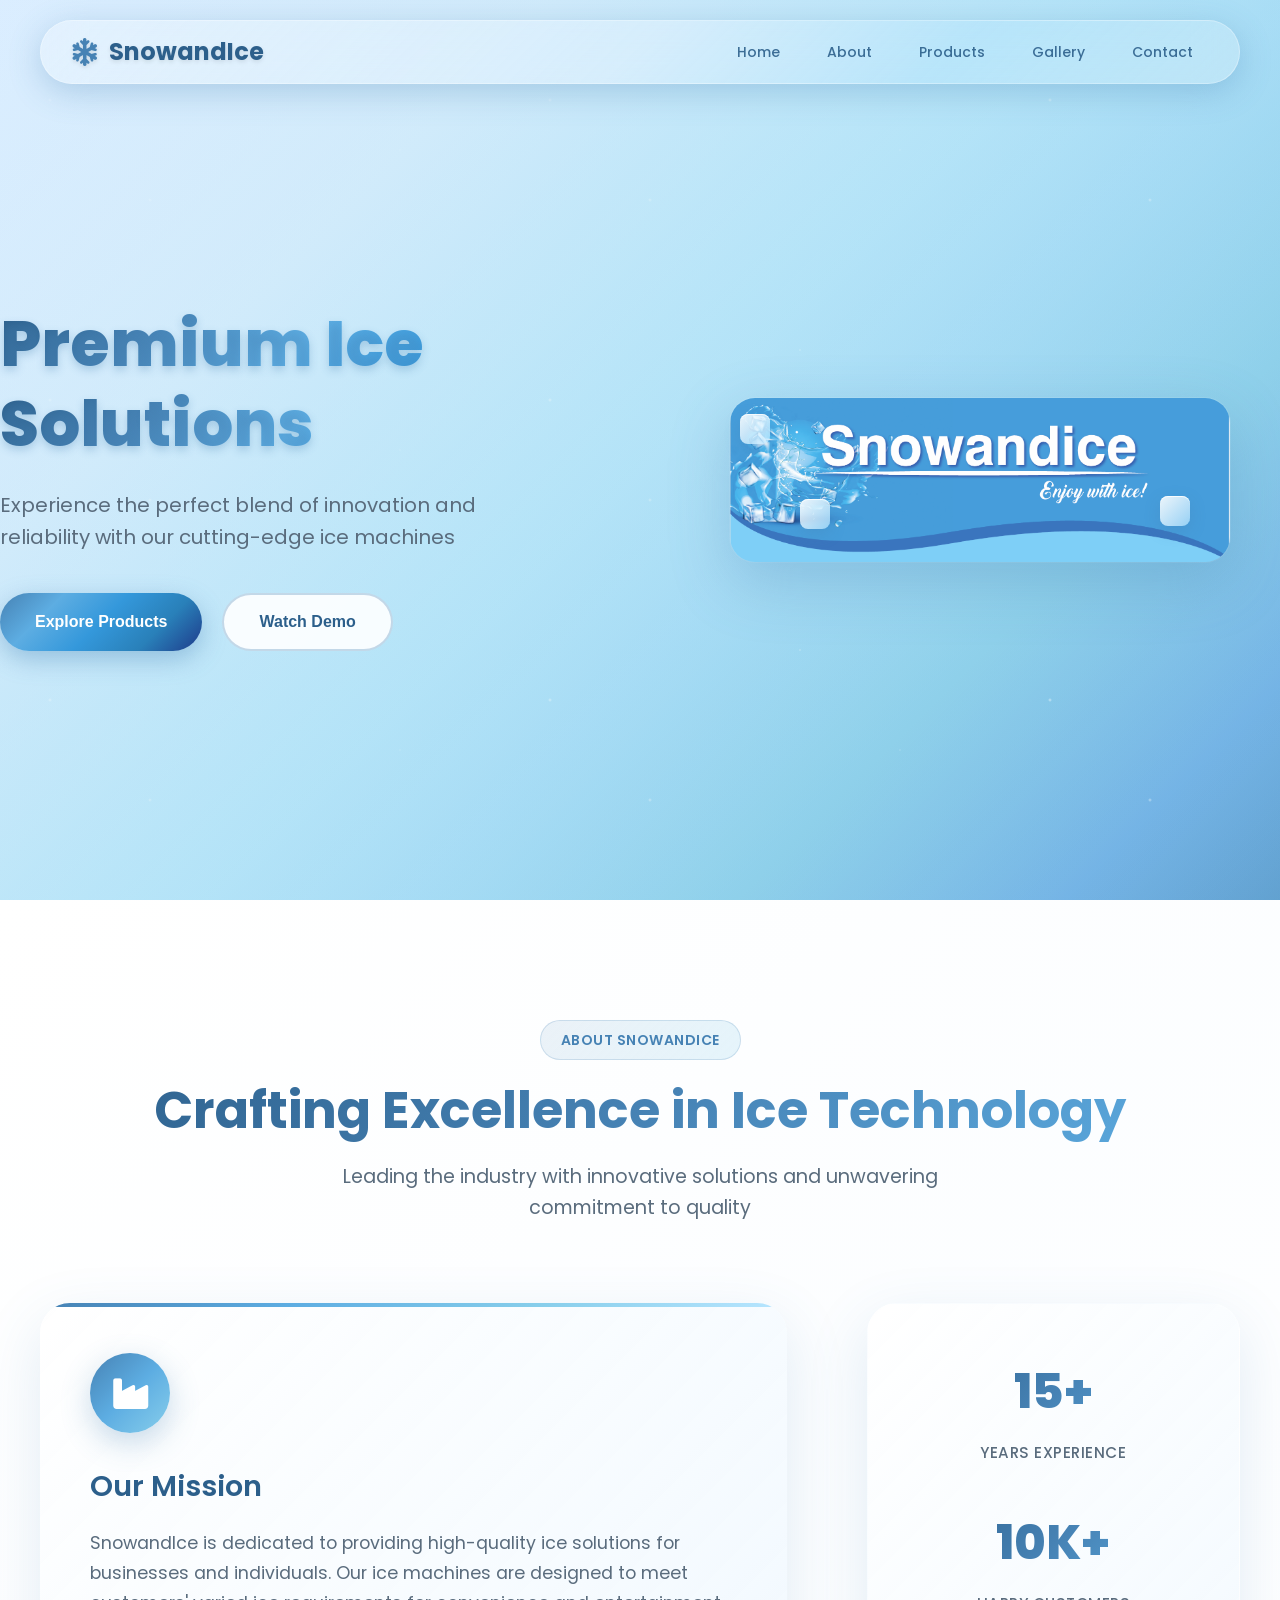
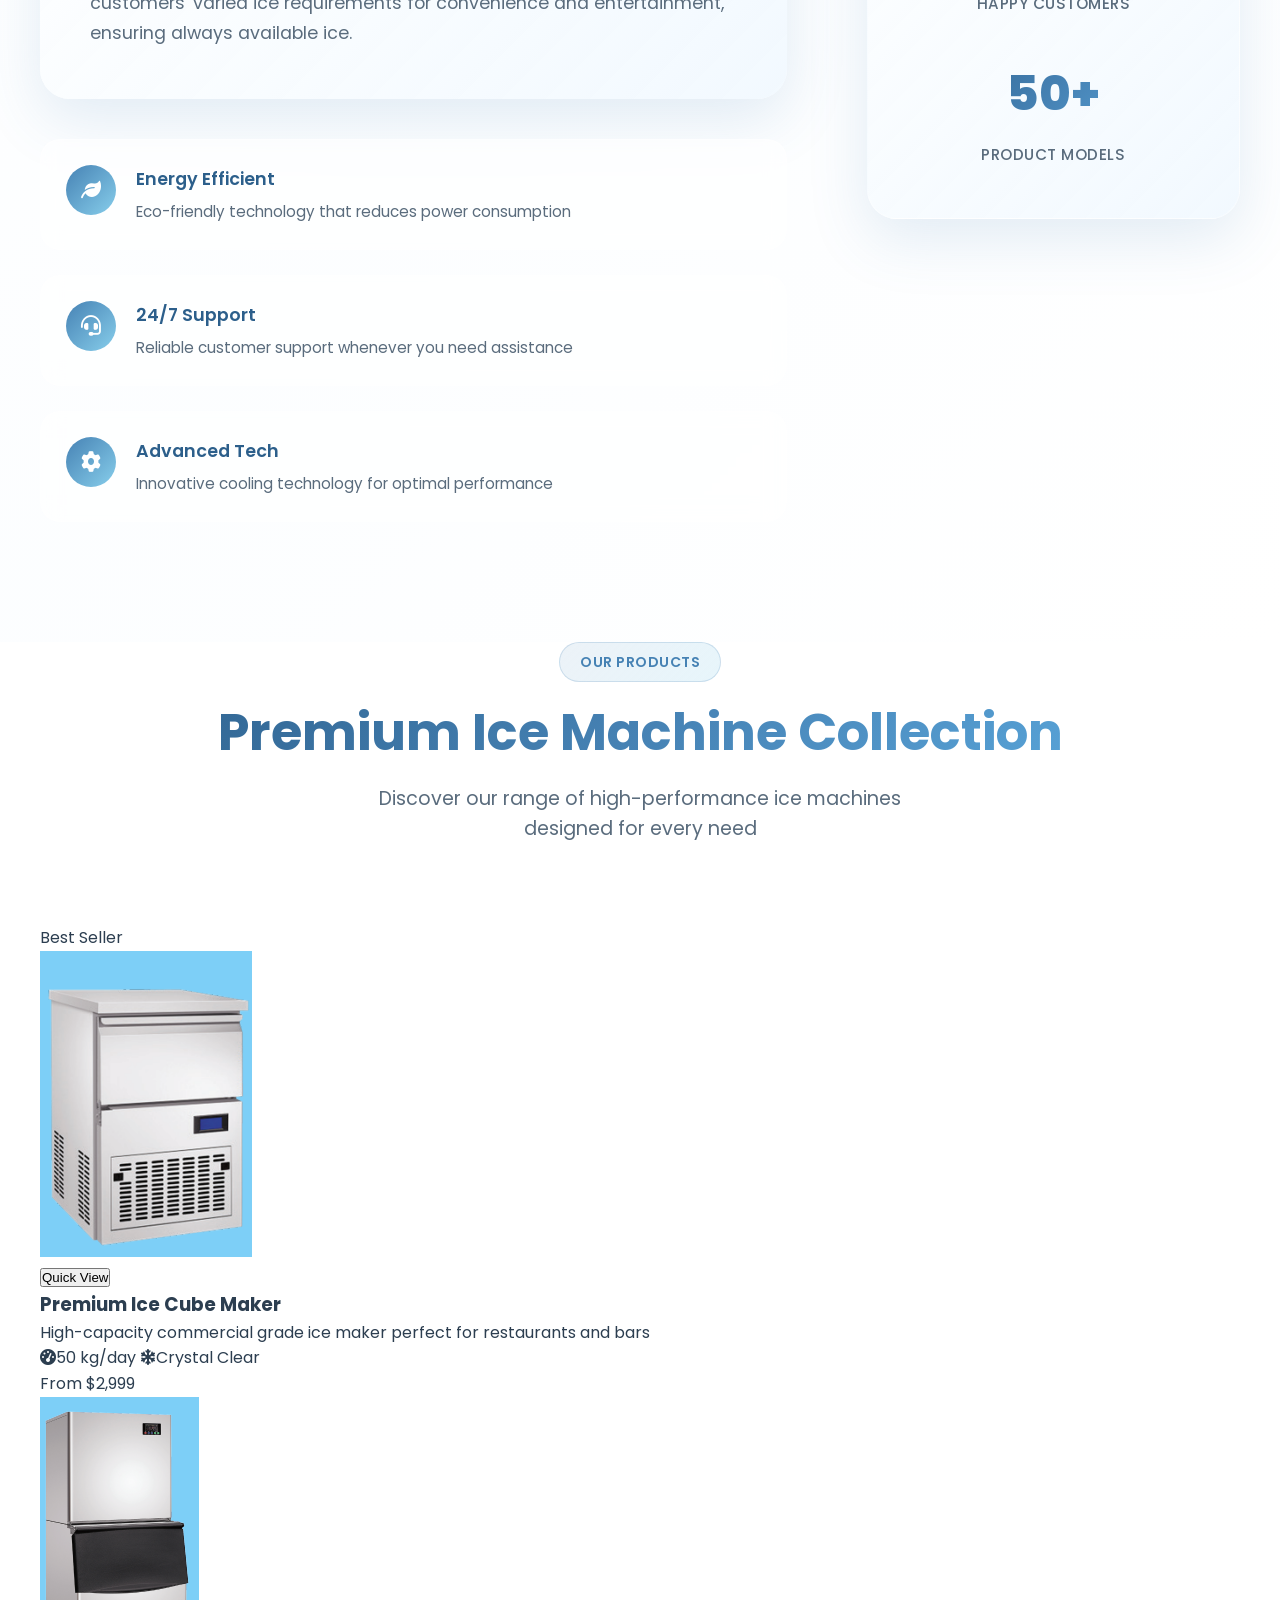
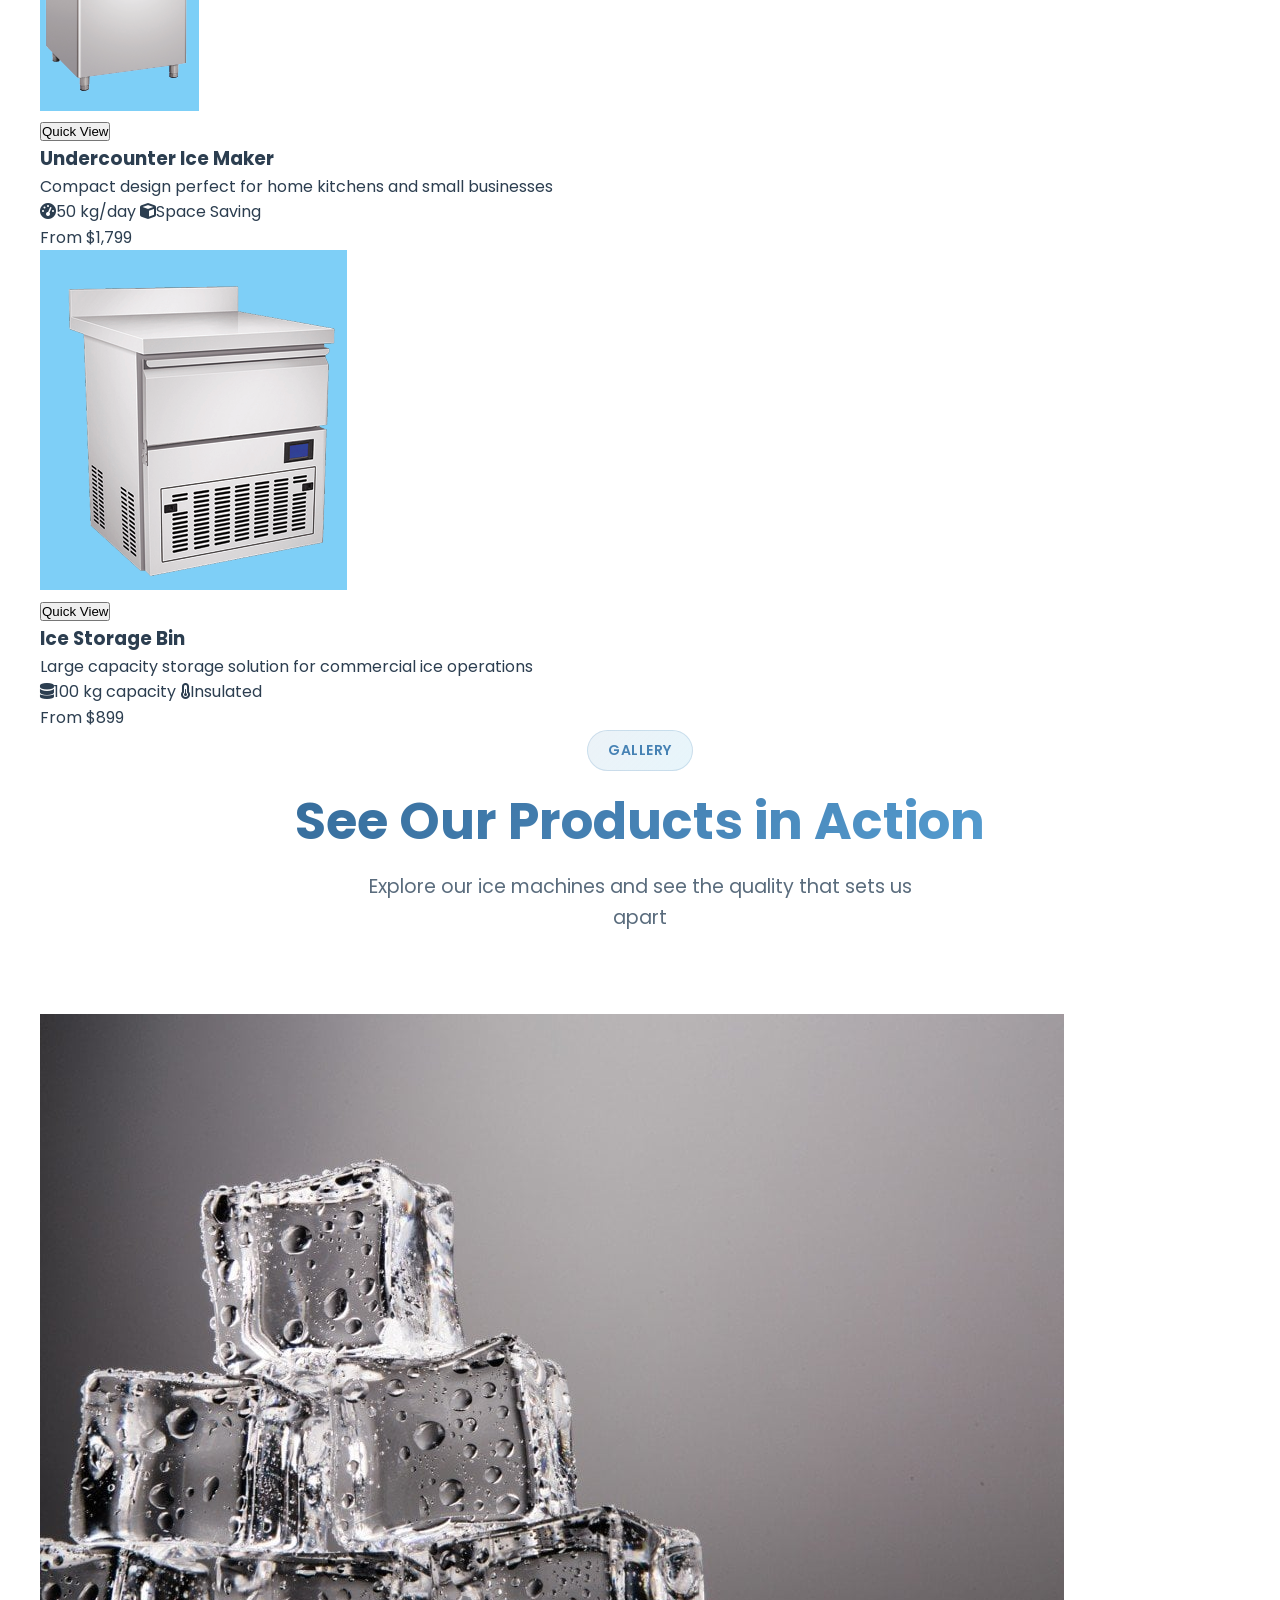
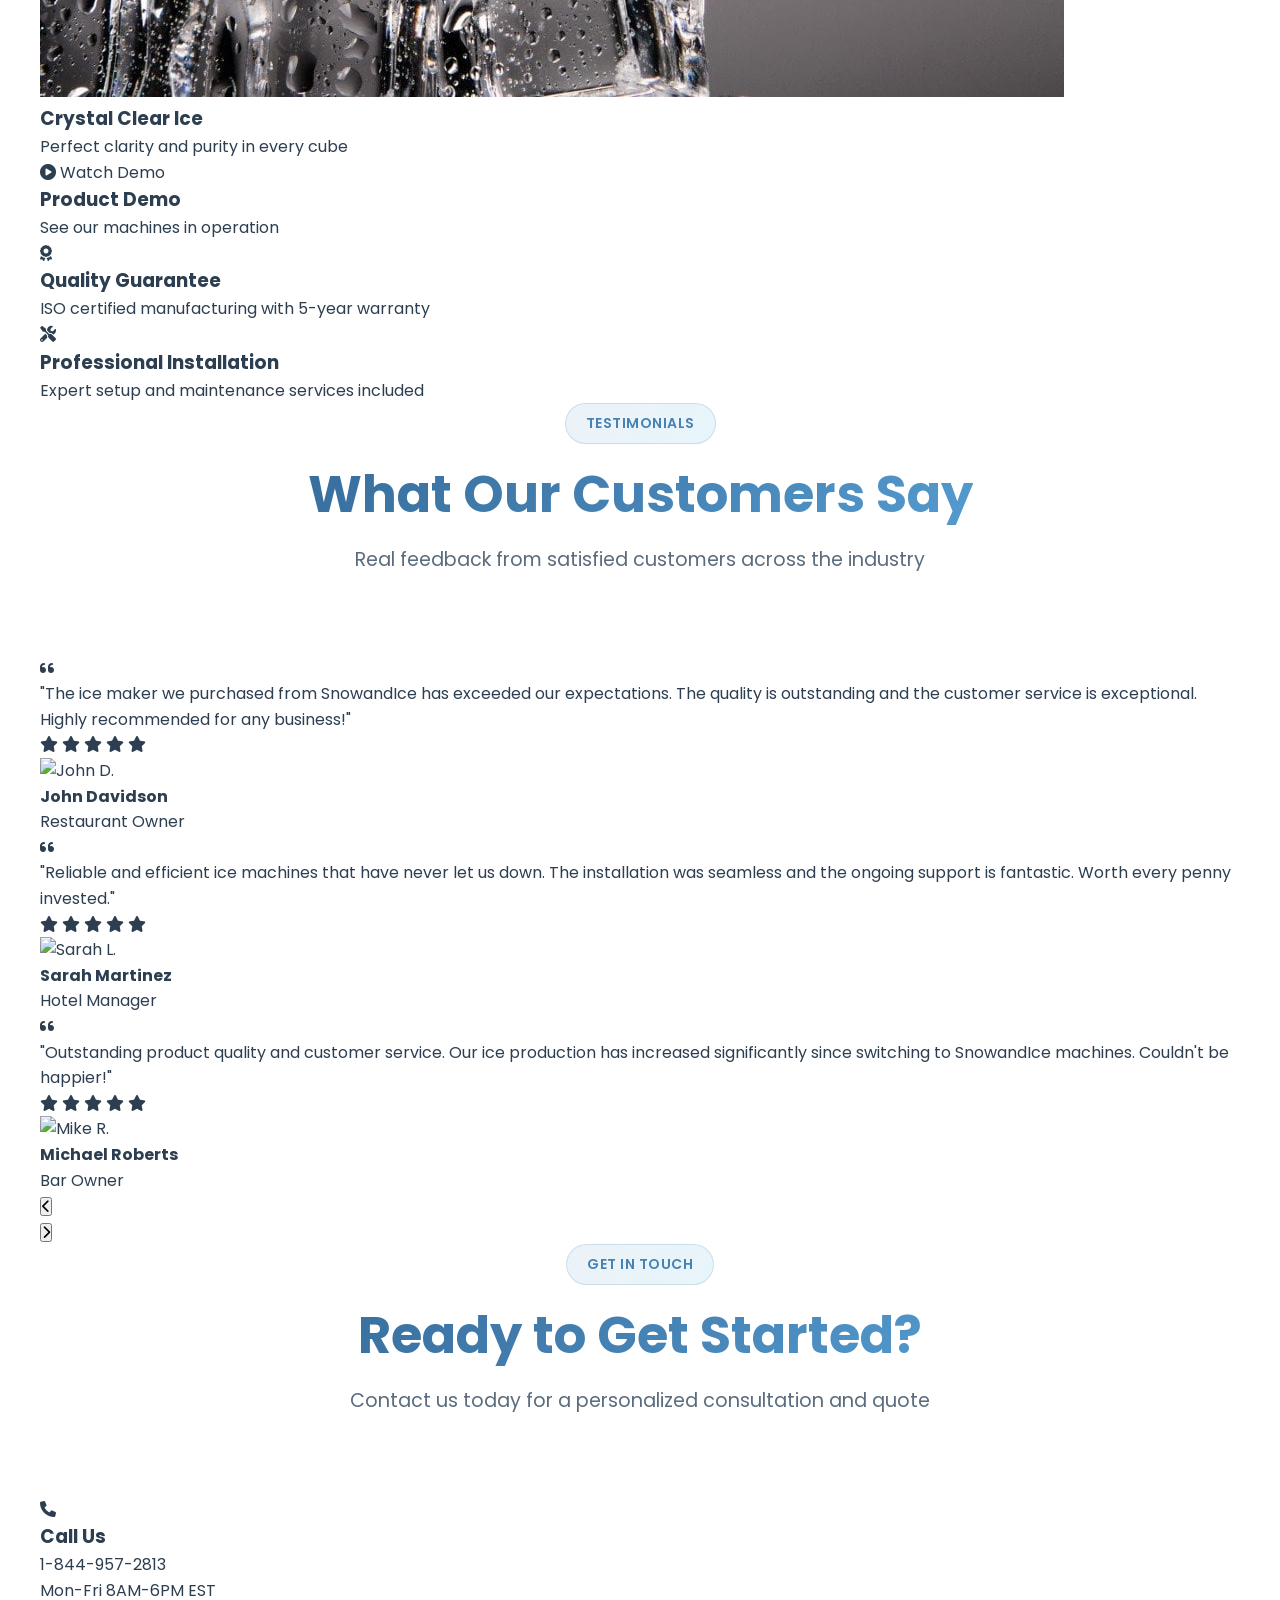
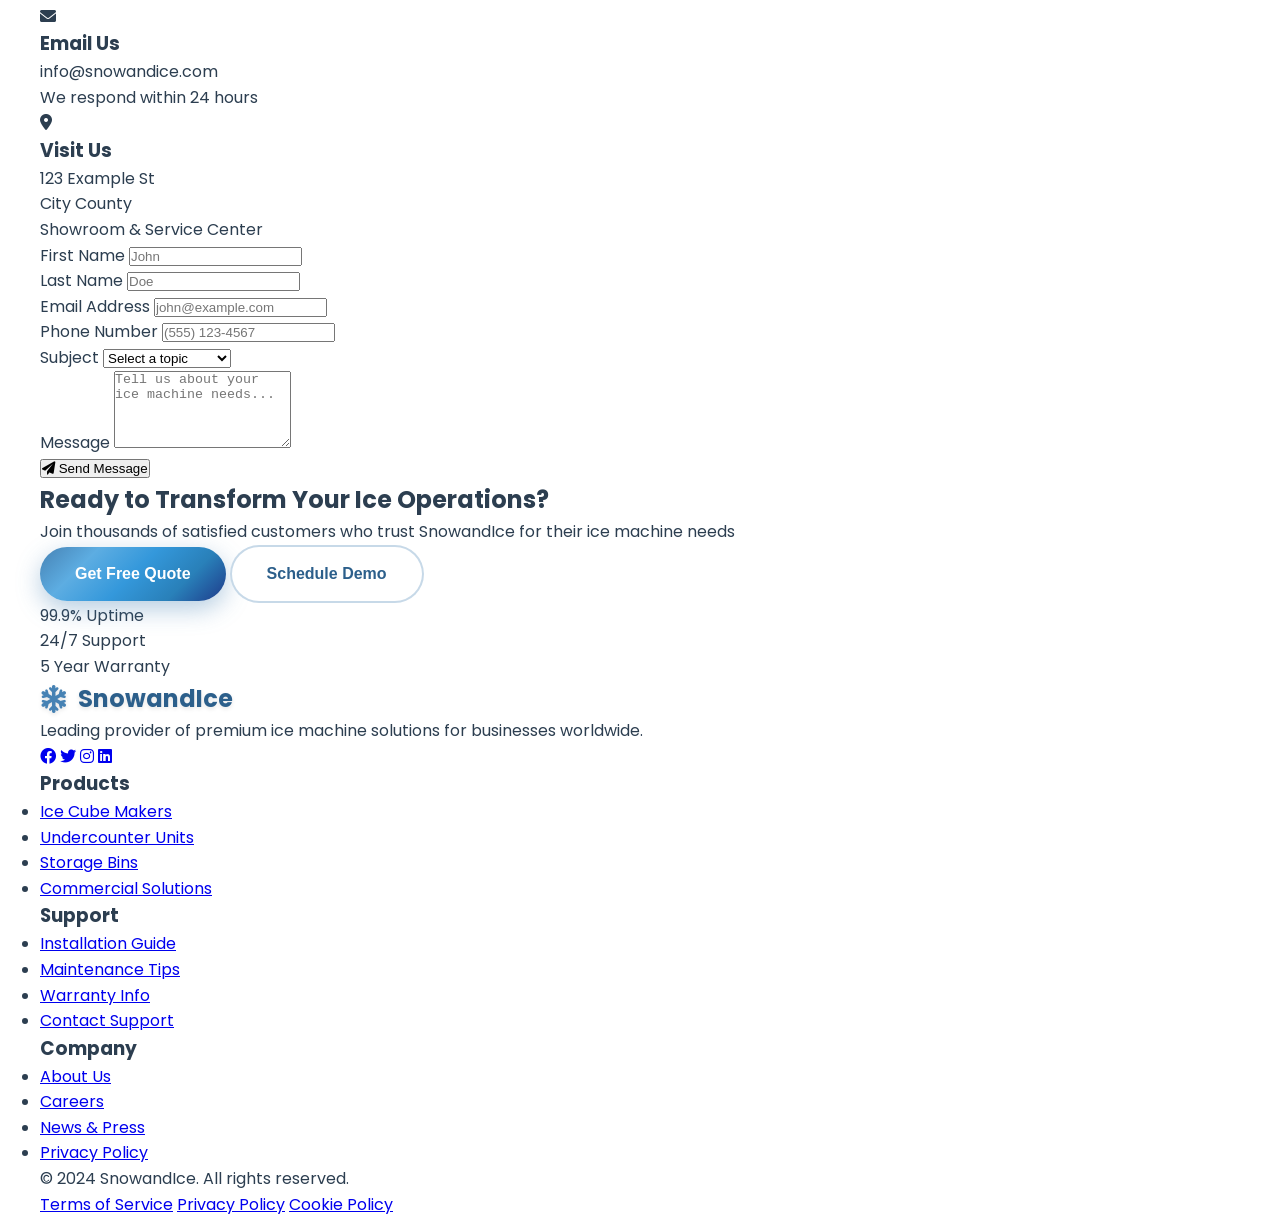
==== index.html @ 1e8e5e60 "Modern SnowandIce website with ice-blue gradients and professional styling" ====
<!DOCTYPE html>
<html lang="en">
<head>
    <meta charset="UTF-8">
    <meta name="viewport" content="width=device-width, initial-scale=1.0">
    <title>Snowandice</title>
    <link rel="stylesheet" href="styles.css">
    <link href="https://fonts.googleapis.com/css2?family=Poppins:wght@300;400;500;600;700&display=swap" rel="stylesheet">
    <link rel="stylesheet" href="https://cdnjs.cloudflare.com/ajax/libs/font-awesome/6.0.0/css/all.min.css">
</head>
<body>
    <!-- Hero Section with Navigation -->
    <section class="hero-section">
        <!-- Floating Navigation -->
        <nav class="floating-nav">
            <div class="nav-container">
                <div class="brand-logo">
                    <i class="fas fa-snowflake"></i>
                    <span>SnowandIce</span>
                </div>
                <div class="nav-menu">
                    <a href="#home" class="nav-item active">Home</a>
                    <a href="#about" class="nav-item">About</a>
                    <a href="#products" class="nav-item">Products</a>
                    <a href="#gallery" class="nav-item">Gallery</a>
                    <a href="#contact" class="nav-item">Contact</a>
                </div>
                <button class="menu-toggle">
                    <span></span>
                    <span></span>
                    <span></span>
                </button>
            </div>
        </nav>
        
        <!-- Hero Content -->
        <div class="hero-content">
            <div class="hero-background">
                <div class="gradient-overlay"></div>
                <div class="ice-particles"></div>
            </div>
            <div class="hero-text">
                <h1 class="hero-title">
                    <span class="title-line">Premium Ice</span>
                    <span class="title-line">Solutions</span>
                </h1>
                <p class="hero-subtitle">Experience the perfect blend of innovation and reliability with our cutting-edge ice machines</p>
                <div class="hero-actions">
                    <button class="cta-primary">Explore Products</button>
                    <button class="cta-secondary">Watch Demo</button>
                </div>
            </div>
            <div class="hero-image">
                <img src="header-banner.png" alt="Premium Ice Machine" class="main-product-image">
                <div class="floating-elements">
                    <div class="ice-cube cube-1"></div>
                    <div class="ice-cube cube-2"></div>
                    <div class="ice-cube cube-3"></div>
                </div>
            </div>
        </div>
    </section>

    <!-- Main Content -->
    <main class="main-content">
        <!-- About Section -->
        <section id="about" class="about-section">
            <div class="container">
                <div class="section-header">
                    <span class="section-tag">About SnowandIce</span>
                    <h2 class="section-title">Crafting Excellence in Ice Technology</h2>
                    <p class="section-subtitle">Leading the industry with innovative solutions and unwavering commitment to quality</p>
                </div>
                
                <div class="about-grid">
                    <div class="about-content">
                        <div class="story-card">
                            <div class="story-icon">
                                <i class="fas fa-industry"></i>
                            </div>
                            <h3>Our Mission</h3>
                            <p>SnowandIce is dedicated to providing high-quality ice solutions for businesses and individuals. Our ice machines are designed to meet customers' varied ice requirements for convenience and entertainment, ensuring always available ice.</p>
                        </div>
                        
                        <div class="features-grid">
                            <div class="feature-item">
                                <div class="feature-icon">
                                    <i class="fas fa-leaf"></i>
                                </div>
                                <div class="feature-content">
                                    <h4>Energy Efficient</h4>
                                    <p>Eco-friendly technology that reduces power consumption</p>
                                </div>
                            </div>
                            <div class="feature-item">
                                <div class="feature-icon">
                                    <i class="fas fa-headset"></i>
                                </div>
                                <div class="feature-content">
                                    <h4>24/7 Support</h4>
                                    <p>Reliable customer support whenever you need assistance</p>
                                </div>
                            </div>
                            <div class="feature-item">
                                <div class="feature-icon">
                                    <i class="fas fa-cog"></i>
                                </div>
                                <div class="feature-content">
                                    <h4>Advanced Tech</h4>
                                    <p>Innovative cooling technology for optimal performance</p>
                                </div>
                            </div>
                        </div>
                    </div>
                    
                    <div class="about-visual">
                        <div class="stats-container">
                            <div class="stat-item">
                                <div class="stat-number">15+</div>
                                <div class="stat-label">Years Experience</div>
                            </div>
                            <div class="stat-item">
                                <div class="stat-number">10K+</div>
                                <div class="stat-label">Happy Customers</div>
                            </div>
                            <div class="stat-item">
                                <div class="stat-number">50+</div>
                                <div class="stat-label">Product Models</div>
                            </div>
                        </div>
                    </div>
                </div>
            </div>
        </section>
        
        <!-- Products Section -->
        <section id="products" class="products-section">
            <div class="container">
                <div class="section-header">
                    <span class="section-tag">Our Products</span>
                    <h2 class="section-title">Premium Ice Machine Collection</h2>
                    <p class="section-subtitle">Discover our range of high-performance ice machines designed for every need</p>
                </div>
                
                <div class="products-showcase">
                    <div class="product-card featured">
                        <div class="product-badge">Best Seller</div>
                        <div class="product-image-container">
                            <img src="Ice-Cube-Maker.png" alt="Ice Cube Maker" class="product-image">
                            <div class="product-overlay">
                                <button class="quick-view">Quick View</button>
                            </div>
                        </div>
                        <div class="product-info">
                            <h3>Premium Ice Cube Maker</h3>
                            <p class="product-description">High-capacity commercial grade ice maker perfect for restaurants and bars</p>
                            <div class="product-specs">
                                <span class="spec"><i class="fas fa-tachometer-alt"></i>50 kg/day</span>
                                <span class="spec"><i class="fas fa-snowflake"></i>Crystal Clear</span>
                            </div>
                            <div class="product-price">From $2,999</div>
                        </div>
                    </div>
                    
                    <div class="product-card">
                        <div class="product-image-container">
                            <img src="Undercounter-Ice-Maker.png" alt="Undercounter Ice Maker" class="product-image">
                            <div class="product-overlay">
                                <button class="quick-view">Quick View</button>
                            </div>
                        </div>
                        <div class="product-info">
                            <h3>Undercounter Ice Maker</h3>
                            <p class="product-description">Compact design perfect for home kitchens and small businesses</p>
                            <div class="product-specs">
                                <span class="spec"><i class="fas fa-tachometer-alt"></i>50 kg/day</span>
                                <span class="spec"><i class="fas fa-cube"></i>Space Saving</span>
                            </div>
                            <div class="product-price">From $1,799</div>
                        </div>
                    </div>
                    
                    <div class="product-card">
                        <div class="product-image-container">
                            <img src="Ice-Storage-Bin.png" alt="Ice Storage Bin" class="product-image">
                            <div class="product-overlay">
                                <button class="quick-view">Quick View</button>
                            </div>
                        </div>
                        <div class="product-info">
                            <h3>Ice Storage Bin</h3>
                            <p class="product-description">Large capacity storage solution for commercial ice operations</p>
                            <div class="product-specs">
                                <span class="spec"><i class="fas fa-database"></i>100 kg capacity</span>
                                <span class="spec"><i class="fas fa-thermometer-half"></i>Insulated</span>
                            </div>
                            <div class="product-price">From $899</div>
                        </div>
                    </div>
                </div>
            </div>
        </section>

        <!-- Gallery Section -->
        <section id="gallery" class="gallery-section">
            <div class="container">
                <div class="section-header">
                    <span class="section-tag">Gallery</span>
                    <h2 class="section-title">See Our Products in Action</h2>
                    <p class="section-subtitle">Explore our ice machines and see the quality that sets us apart</p>
                </div>
                
                <div class="gallery-grid">
                    <div class="gallery-item large">
                        <img src="Ice-cubes.jpg" alt="Premium Ice Cubes">
                        <div class="gallery-overlay">
                            <h3>Crystal Clear Ice</h3>
                            <p>Perfect clarity and purity in every cube</p>
                        </div>
                    </div>
                    
                    <div class="gallery-item">
                        <div class="video-container">
                            <div class="video-placeholder">
                                <i class="fas fa-play-circle"></i>
                                <span>Watch Demo</span>
                            </div>
                        </div>
                        <div class="gallery-overlay">
                            <h3>Product Demo</h3>
                            <p>See our machines in operation</p>
                        </div>
                    </div>
                    
                    <div class="gallery-item">
                        <div class="feature-showcase">
                            <div class="showcase-icon">
                                <i class="fas fa-award"></i>
                            </div>
                            <h3>Quality Guarantee</h3>
                            <p>ISO certified manufacturing with 5-year warranty</p>
                        </div>
                    </div>
                    
                    <div class="gallery-item">
                        <div class="feature-showcase">
                            <div class="showcase-icon">
                                <i class="fas fa-tools"></i>
                            </div>
                            <h3>Professional Installation</h3>
                            <p>Expert setup and maintenance services included</p>
                        </div>
                    </div>
                </div>
            </div>
        </section>

        <!-- Testimonials Section -->
        <section class="testimonials-section">
            <div class="container">
                <div class="section-header">
                    <span class="section-tag">Testimonials</span>
                    <h2 class="section-title">What Our Customers Say</h2>
                    <p class="section-subtitle">Real feedback from satisfied customers across the industry</p>
                </div>
                
                <div class="testimonials-carousel">
                    <div class="testimonial-card active">
                        <div class="testimonial-content">
                            <div class="quote-icon">
                                <i class="fas fa-quote-left"></i>
                            </div>
                            <p>"The ice maker we purchased from SnowandIce has exceeded our expectations. The quality is outstanding and the customer service is exceptional. Highly recommended for any business!"</p>
                            <div class="rating">
                                <i class="fas fa-star"></i>
                                <i class="fas fa-star"></i>
                                <i class="fas fa-star"></i>
                                <i class="fas fa-star"></i>
                                <i class="fas fa-star"></i>
                            </div>
                        </div>
                        <div class="testimonial-author">
                            <div class="author-avatar">
                                <img src="https://images.unsplash.com/photo-1507003211169-0a1dd7228f2d?w=60&h=60&fit=crop&crop=face" alt="John D.">
                            </div>
                            <div class="author-info">
                                <h4>John Davidson</h4>
                                <p>Restaurant Owner</p>
                            </div>
                        </div>
                    </div>
                    
                    <div class="testimonial-card">
                        <div class="testimonial-content">
                            <div class="quote-icon">
                                <i class="fas fa-quote-left"></i>
                            </div>
                            <p>"Reliable and efficient ice machines that have never let us down. The installation was seamless and the ongoing support is fantastic. Worth every penny invested."</p>
                            <div class="rating">
                                <i class="fas fa-star"></i>
                                <i class="fas fa-star"></i>
                                <i class="fas fa-star"></i>
                                <i class="fas fa-star"></i>
                                <i class="fas fa-star"></i>
                            </div>
                        </div>
                        <div class="testimonial-author">
                            <div class="author-avatar">
                                <img src="https://images.unsplash.com/photo-1494790108755-2616b612b977?w=60&h=60&fit=crop&crop=face" alt="Sarah L.">
                            </div>
                            <div class="author-info">
                                <h4>Sarah Martinez</h4>
                                <p>Hotel Manager</p>
                            </div>
                        </div>
                    </div>
                    
                    <div class="testimonial-card">
                        <div class="testimonial-content">
                            <div class="quote-icon">
                                <i class="fas fa-quote-left"></i>
                            </div>
                            <p>"Outstanding product quality and customer service. Our ice production has increased significantly since switching to SnowandIce machines. Couldn't be happier!"</p>
                            <div class="rating">
                                <i class="fas fa-star"></i>
                                <i class="fas fa-star"></i>
                                <i class="fas fa-star"></i>
                                <i class="fas fa-star"></i>
                                <i class="fas fa-star"></i>
                            </div>
                        </div>
                        <div class="testimonial-author">
                            <div class="author-avatar">
                                <img src="https://images.unsplash.com/photo-1472099645785-5658abf4ff4e?w=60&h=60&fit=crop&crop=face" alt="Mike R.">
                            </div>
                            <div class="author-info">
                                <h4>Michael Roberts</h4>
                                <p>Bar Owner</p>
                            </div>
                        </div>
                    </div>
                </div>
                
                <div class="carousel-controls">
                    <button class="carousel-btn prev"><i class="fas fa-chevron-left"></i></button>
                    <div class="carousel-dots">
                        <span class="dot active"></span>
                        <span class="dot"></span>
                        <span class="dot"></span>
                    </div>
                    <button class="carousel-btn next"><i class="fas fa-chevron-right"></i></button>
                </div>
            </div>
        </section>

        <!-- Contact Section -->
        <section id="contact" class="contact-section">
            <div class="container">
                <div class="section-header">
                    <span class="section-tag">Get In Touch</span>
                    <h2 class="section-title">Ready to Get Started?</h2>
                    <p class="section-subtitle">Contact us today for a personalized consultation and quote</p>
                </div>
                
                <div class="contact-content">
                    <div class="contact-info">
                        <div class="contact-card">
                            <div class="contact-icon">
                                <i class="fas fa-phone"></i>
                            </div>
                            <h3>Call Us</h3>
                            <p>1-844-957-2813</p>
                            <span>Mon-Fri 8AM-6PM EST</span>
                        </div>
                        
                        <div class="contact-card">
                            <div class="contact-icon">
                                <i class="fas fa-envelope"></i>
                            </div>
                            <h3>Email Us</h3>
                            <p>info@snowandice.com</p>
                            <span>We respond within 24 hours</span>
                        </div>
                        
                        <div class="contact-card">
                            <div class="contact-icon">
                                <i class="fas fa-map-marker-alt"></i>
                            </div>
                            <h3>Visit Us</h3>
                            <p>123 Example St<br>City County</p>
                            <span>Showroom & Service Center</span>
                        </div>
                    </div>
                    
                    <div class="contact-form-container">
                        <form class="contact-form">
                            <div class="form-row">
                                <div class="form-group">
                                    <label>First Name</label>
                                    <input type="text" placeholder="John" required>
                                </div>
                                <div class="form-group">
                                    <label>Last Name</label>
                                    <input type="text" placeholder="Doe" required>
                                </div>
                            </div>
                            <div class="form-row">
                                <div class="form-group">
                                    <label>Email Address</label>
                                    <input type="email" placeholder="john@example.com" required>
                                </div>
                                <div class="form-group">
                                    <label>Phone Number</label>
                                    <input type="tel" placeholder="(555) 123-4567" required>
                                </div>
                            </div>
                            <div class="form-group">
                                <label>Subject</label>
                                <select required>
                                    <option value="">Select a topic</option>
                                    <option value="quote">Request Quote</option>
                                    <option value="support">Technical Support</option>
                                    <option value="general">General Inquiry</option>
                                </select>
                            </div>
                            <div class="form-group">
                                <label>Message</label>
                                <textarea placeholder="Tell us about your ice machine needs..." rows="5" required></textarea>
                            </div>
                            <button type="submit" class="submit-btn">
                                <i class="fas fa-paper-plane"></i>
                                Send Message
                            </button>
                        </form>
                    </div>
                </div>
            </div>
        </section>

        <!-- Contact Info Section -->
        <section class="contact-info-section">
            <div class="container">
                <div class="cta-banner">
                    <div class="cta-content">
                        <h2>Ready to Transform Your Ice Operations?</h2>
                        <p>Join thousands of satisfied customers who trust SnowandIce for their ice machine needs</p>
                        <div class="cta-actions">
                            <button class="cta-primary">Get Free Quote</button>
                            <button class="cta-secondary">Schedule Demo</button>
                        </div>
                    </div>
                    <div class="cta-visual">
                        <div class="success-metrics">
                            <div class="metric">
                                <span class="metric-number">99.9%</span>
                                <span class="metric-label">Uptime</span>
                            </div>
                            <div class="metric">
                                <span class="metric-number">24/7</span>
                                <span class="metric-label">Support</span>
                            </div>
                            <div class="metric">
                                <span class="metric-number">5 Year</span>
                                <span class="metric-label">Warranty</span>
                            </div>
                        </div>
                    </div>
                </div>
            </div>
        </section>
    </main>

    <!-- Footer -->
    <footer class="footer">
        <div class="container">
            <div class="footer-content">
                <div class="footer-section">
                    <div class="footer-brand">
                        <div class="brand-logo">
                            <i class="fas fa-snowflake"></i>
                            <span>SnowandIce</span>
                        </div>
                        <p>Leading provider of premium ice machine solutions for businesses worldwide.</p>
                        <div class="social-links">
                            <a href="#" aria-label="Facebook"><i class="fab fa-facebook"></i></a>
                            <a href="#" aria-label="Twitter"><i class="fab fa-twitter"></i></a>
                            <a href="#" aria-label="Instagram"><i class="fab fa-instagram"></i></a>
                            <a href="#" aria-label="LinkedIn"><i class="fab fa-linkedin"></i></a>
                        </div>
                    </div>
                </div>
                
                <div class="footer-section">
                    <h3>Products</h3>
                    <ul>
                        <li><a href="#">Ice Cube Makers</a></li>
                        <li><a href="#">Undercounter Units</a></li>
                        <li><a href="#">Storage Bins</a></li>
                        <li><a href="#">Commercial Solutions</a></li>
                    </ul>
                </div>
                
                <div class="footer-section">
                    <h3>Support</h3>
                    <ul>
                        <li><a href="#">Installation Guide</a></li>
                        <li><a href="#">Maintenance Tips</a></li>
                        <li><a href="#">Warranty Info</a></li>
                        <li><a href="#">Contact Support</a></li>
                    </ul>
                </div>
                
                <div class="footer-section">
                    <h3>Company</h3>
                    <ul>
                        <li><a href="#">About Us</a></li>
                        <li><a href="#">Careers</a></li>
                        <li><a href="#">News & Press</a></li>
                        <li><a href="#">Privacy Policy</a></li>
                    </ul>
                </div>
            </div>
            
            <div class="footer-bottom">
                <div class="footer-divider"></div>
                <div class="footer-bottom-content">
                    <p>&copy; 2024 SnowandIce. All rights reserved.</p>
                    <div class="footer-links">
                        <a href="#">Terms of Service</a>
                        <a href="#">Privacy Policy</a>
                        <a href="#">Cookie Policy</a>
                    </div>
                </div>
            </div>
        </div>
    </footer>

    <script src="script.js"></script>
</body>
</html>
---- styles.css ----
/* CSS Reset and Base Styles */
* {
    margin: 0;
    padding: 0;
    box-sizing: border-box;
}

html {
    scroll-behavior: smooth;
}

body {
    font-family: 'Poppins', sans-serif;
    background: linear-gradient(135deg, 
        #F0F8FF 0%, 
        #E6F3FF 15%, 
        #D1ECFF 30%, 
        #B8E6FF 45%, 
        #A0D8FF 60%, 
        #87CEEB 75%, 
        #6BB6FF 90%, 
        #5DADE2 100%
    );
    background-attachment: fixed;
    min-height: 100vh;
    color: #2C3E50;
    line-height: 1.6;
    overflow-x: hidden;
}

/* Container */
.container {
    max-width: 1400px;
    margin: 0 auto;
    padding: 0 40px;
}

/* Hero Section */
.hero-section {
    min-height: 100vh;
    position: relative;
    display: flex;
    flex-direction: column;
    background: linear-gradient(135deg, 
        rgba(30, 144, 255, 0.1) 0%,
        rgba(135, 206, 235, 0.2) 25%,
        rgba(176, 224, 230, 0.3) 50%,
        rgba(173, 216, 230, 0.2) 75%,
        rgba(240, 248, 255, 0.1) 100%
    );
    overflow: hidden;
}

/* Floating Navigation */
.floating-nav {
    position: fixed;
    top: 20px;
    left: 50%;
    transform: translateX(-50%);
    width: calc(100% - 40px);
    max-width: 1200px;
    z-index: 1000;
    transition: all 0.3s ease;
}

.nav-container {
    display: flex;
    justify-content: space-between;
    align-items: center;
    padding: 12px 30px;
    background: linear-gradient(135deg, 
        rgba(255, 255, 255, 0.25) 0%,
        rgba(240, 248, 255, 0.35) 25%,
        rgba(230, 243, 255, 0.45) 50%,
        rgba(184, 230, 255, 0.35) 75%,
        rgba(255, 255, 255, 0.25) 100%
    );
    backdrop-filter: blur(20px);
    border-radius: 50px;
    border: 1px solid rgba(255, 255, 255, 0.3);
    box-shadow: 
        0 8px 32px rgba(70, 130, 180, 0.3),
        inset 0 1px 0 rgba(255, 255, 255, 0.4);
}

.brand-logo {
    display: flex;
    align-items: center;
    gap: 10px;
    font-size: 24px;
    font-weight: 700;
    color: #2C5F8B;
    text-shadow: 0 2px 4px rgba(0, 0, 0, 0.1);
}

.brand-logo i {
    font-size: 28px;
    color: #4682B4;
    animation: sparkle 2s infinite;
}

@keyframes sparkle {
    0%, 100% { transform: rotate(0deg) scale(1); }
    50% { transform: rotate(180deg) scale(1.1); }
}

.nav-menu {
    display: flex;
    gap: 15px;
}

.nav-item {
    color: rgba(44, 95, 139, 0.9);
    text-decoration: none;
    font-weight: 500;
    font-size: 14px;
    padding: 8px 16px;
    border-radius: 25px;
    transition: all 0.3s ease;
    position: relative;
    overflow: hidden;
}

.nav-item::before {
    content: '';
    position: absolute;
    top: 0;
    left: -100%;
    width: 100%;
    height: 100%;
    background: linear-gradient(90deg, 
        transparent, 
        rgba(255, 255, 255, 0.4), 
        transparent
    );
    transition: left 0.5s ease;
}

.nav-item:hover::before {
    left: 100%;
}

.nav-item:hover,
.nav-item.active {
    color: white;
    background: linear-gradient(135deg, 
        #4682B4 0%, 
        #5DADE2 25%, 
        #3498DB 50%, 
        #2980B9 75%, 
        #1E3A8A 100%
    );
    transform: translateY(-2px);
    box-shadow: 0 5px 15px rgba(70, 130, 180, 0.4);
}

.menu-toggle {
    display: none;
    flex-direction: column;
    background: none;
    border: none;
    cursor: pointer;
    padding: 5px;
}

.menu-toggle span {
    width: 25px;
    height: 3px;
    background: #2C5F8B;
    margin: 2px 0;
    transition: 0.3s;
    border-radius: 2px;
}

/* Hero Content */
.hero-content {
    flex: 1;
    display: grid;
    grid-template-columns: 1fr 1fr;
    align-items: center;
    gap: 80px;
    padding: 120px 0 60px;
    position: relative;
}

.hero-background {
    position: absolute;
    top: 0;
    left: 0;
    width: 100%;
    height: 100%;
    z-index: -2;
}

.gradient-overlay {
    position: absolute;
    top: 0;
    left: 0;
    width: 100%;
    height: 100%;
    background: linear-gradient(135deg, 
        rgba(240, 248, 255, 0.9) 0%,
        rgba(230, 243, 255, 0.8) 25%,
        rgba(184, 230, 255, 0.7) 50%,
        rgba(135, 206, 235, 0.6) 75%,
        rgba(70, 130, 180, 0.5) 100%
    );
}

.ice-particles {
    position: absolute;
    width: 100%;
    height: 100%;
    background-image: 
        radial-gradient(2px 2px at 50px 100px, rgba(255, 255, 255, 0.6), transparent),
        radial-gradient(2px 2px at 150px 200px, rgba(255, 255, 255, 0.5), transparent),
        radial-gradient(1px 1px at 300px 50px, rgba(255, 255, 255, 0.7), transparent),
        radial-gradient(1px 1px at 400px 150px, rgba(255, 255, 255, 0.4), transparent);
    background-size: 500px 300px;
    animation: float 20s infinite linear;
}

@keyframes float {
    0% { transform: translateY(0px) translateX(0px); }
    50% { transform: translateY(-20px) translateX(10px); }
    100% { transform: translateY(0px) translateX(0px); }
}

.hero-text {
    z-index: 2;
}

.hero-title {
    font-size: clamp(3rem, 5vw, 4.5rem);
    font-weight: 800;
    line-height: 1.1;
    margin-bottom: 30px;
    display: flex;
    flex-direction: column;
    gap: 10px;
}

.title-line {
    background: linear-gradient(135deg, 
        #2C5F8B 0%, 
        #4682B4 25%, 
        #5DADE2 50%, 
        #3498DB 75%, 
        #2980B9 100%
    );
    -webkit-background-clip: text;
    background-clip: text;
    -webkit-text-fill-color: transparent;
    text-shadow: 0 4px 8px rgba(70, 130, 180, 0.3);
    animation: slideInUp 1s ease-out;
}

.title-line:nth-child(2) {
    animation-delay: 0.2s;
}

@keyframes slideInUp {
    0% {
        opacity: 0;
        transform: translateY(50px);
    }
    100% {
        opacity: 1;
        transform: translateY(0);
    }
}

.hero-subtitle {
    font-size: 1.25rem;
    color: #5A6C7D;
    margin-bottom: 40px;
    max-width: 500px;
    animation: slideInUp 1s ease-out 0.4s both;
}

.hero-actions {
    display: flex;
    gap: 20px;
    animation: slideInUp 1s ease-out 0.6s both;
}

.cta-primary,
.cta-secondary {
    padding: 18px 35px;
    border-radius: 50px;
    font-weight: 600;
    font-size: 16px;
    border: none;
    cursor: pointer;
    transition: all 0.4s ease;
    position: relative;
    overflow: hidden;
}

.cta-primary {
    background: linear-gradient(135deg, 
        #4682B4 0%, 
        #5DADE2 25%, 
        #3498DB 50%, 
        #2980B9 75%, 
        #1E3A8A 100%
    );
    color: white;
    box-shadow: 0 8px 25px rgba(70, 130, 180, 0.4);
}

.cta-primary:hover {
    transform: translateY(-3px) scale(1.05);
    box-shadow: 0 15px 35px rgba(70, 130, 180, 0.6);
}

.cta-secondary {
    background: rgba(255, 255, 255, 0.9);
    color: #2C5F8B;
    border: 2px solid rgba(70, 130, 180, 0.3);
    backdrop-filter: blur(10px);
}

.cta-secondary:hover {
    background: rgba(255, 255, 255, 1);
    transform: translateY(-3px);
    box-shadow: 0 10px 25px rgba(70, 130, 180, 0.3);
}

.hero-image {
    position: relative;
    display: flex;
    justify-content: center;
    align-items: center;
    z-index: 2;
}

.main-product-image {
    width: 100%;
    max-width: 500px;
    height: auto;
    border-radius: 25px;
    box-shadow: 
        0 20px 60px rgba(70, 130, 180, 0.3),
        0 0 0 1px rgba(255, 255, 255, 0.1);
    animation: heroImageFloat 6s ease-in-out infinite;
}

@keyframes heroImageFloat {
    0%, 100% { transform: translateY(0px) rotate(0deg); }
    50% { transform: translateY(-20px) rotate(1deg); }
}

.floating-elements {
    position: absolute;
    width: 100%;
    height: 100%;
    pointer-events: none;
}

.ice-cube {
    position: absolute;
    width: 30px;
    height: 30px;
    background: linear-gradient(135deg, 
        rgba(255, 255, 255, 0.9), 
        rgba(184, 230, 255, 0.7)
    );
    border-radius: 8px;
    box-shadow: 
        0 5px 15px rgba(70, 130, 180, 0.3),
        inset 0 1px 0 rgba(255, 255, 255, 0.8);
    animation: cubeFloat 4s ease-in-out infinite;
}

.cube-1 {
    top: 10%;
    left: 10%;
    animation-delay: 0s;
}

.cube-2 {
    top: 60%;
    right: 15%;
    animation-delay: 1.5s;
}

.cube-3 {
    bottom: 20%;
    left: 20%;
    animation-delay: 3s;
}

@keyframes cubeFloat {
    0%, 100% { 
        transform: translateY(0px) rotate(0deg); 
        opacity: 0.7;
    }
    50% { 
        transform: translateY(-30px) rotate(180deg); 
        opacity: 1;
    }
}

/* Section Styles */
.section-header {
    text-align: center;
    margin-bottom: 80px;
    animation: fadeInUp 1s ease-out;
}

.section-tag {
    display: inline-block;
    background: linear-gradient(135deg, 
        rgba(70, 130, 180, 0.1), 
        rgba(135, 206, 235, 0.2)
    );
    color: #4682B4;
    font-size: 14px;
    font-weight: 600;
    padding: 8px 20px;
    border-radius: 25px;
    border: 1px solid rgba(70, 130, 180, 0.2);
    margin-bottom: 20px;
    letter-spacing: 0.5px;
    text-transform: uppercase;
}

.section-title {
    font-size: clamp(2.5rem, 4vw, 3.5rem);
    font-weight: 700;
    color: #2C5F8B;
    margin-bottom: 20px;
    line-height: 1.2;
    background: linear-gradient(135deg, 
        #2C5F8B 0%, 
        #4682B4 50%, 
        #5DADE2 100%
    );
    -webkit-background-clip: text;
    background-clip: text;
    -webkit-text-fill-color: transparent;
}

.section-subtitle {
    font-size: 1.2rem;
    color: #5A6C7D;
    max-width: 600px;
    margin: 0 auto;
    line-height: 1.6;
}

/* About Section */
.about-section {
    padding: 120px 0;
    background: linear-gradient(135deg, 
        rgba(255, 255, 255, 0.1) 0%,
        rgba(240, 248, 255, 0.2) 50%,
        rgba(255, 255, 255, 0.1) 100%
    );
}

.about-grid {
    display: grid;
    grid-template-columns: 2fr 1fr;
    gap: 80px;
    align-items: start;
}

.story-card {
    background: linear-gradient(135deg, 
        rgba(255, 255, 255, 0.95) 0%,
        rgba(248, 252, 255, 0.9) 50%,
        rgba(240, 248, 255, 0.85) 100%
    );
    padding: 50px;
    border-radius: 30px;
    box-shadow: 
        0 20px 60px rgba(70, 130, 180, 0.15),
        0 0 0 1px rgba(255, 255, 255, 0.2);
    backdrop-filter: blur(20px);
    margin-bottom: 40px;
    position: relative;
    overflow: hidden;
}

.story-card::before {
    content: '';
    position: absolute;
    top: 0;
    left: 0;
    right: 0;
    height: 4px;
    background: linear-gradient(90deg, 
        #4682B4, 
        #5DADE2, 
        #87CEEB, 
        #B8E6FF
    );
}

.story-icon {
    width: 80px;
    height: 80px;
    background: linear-gradient(135deg, 
        #4682B4 0%, 
        #5DADE2 50%, 
        #87CEEB 100%
    );
    border-radius: 50%;
    display: flex;
    align-items: center;
    justify-content: center;
    margin-bottom: 30px;
    box-shadow: 0 10px 30px rgba(70, 130, 180, 0.3);
}

.story-icon i {
    font-size: 35px;
    color: white;
}

.story-card h3 {
    font-size: 1.8rem;
    color: #2C5F8B;
    margin-bottom: 20px;
    font-weight: 600;
}

.story-card p {
    font-size: 1.1rem;
    color: #5A6C7D;
    line-height: 1.7;
}

.features-grid {
    display: grid;
    gap: 25px;
}

.feature-item {
    display: flex;
    align-items: flex-start;
    gap: 20px;
    padding: 25px;
    background: rgba(255, 255, 255, 0.6);
    border-radius: 20px;
    backdrop-filter: blur(10px);
    border: 1px solid rgba(255, 255, 255, 0.3);
    transition: all 0.3s ease;
}

.feature-item:hover {
    transform: translateY(-5px);
    box-shadow: 0 15px 40px rgba(70, 130, 180, 0.2);
    background: rgba(255, 255, 255, 0.8);
}

.feature-icon {
    width: 50px;
    height: 50px;
    background: linear-gradient(135deg, #4682B4, #87CEEB);
    border-radius: 50%;
    display: flex;
    align-items: center;
    justify-content: center;
    flex-shrink: 0;
}

.feature-icon i {
    font-size: 20px;
    color: white;
}

.feature-content h4 {
    font-size: 1.1rem;
    color: #2C5F8B;
    margin-bottom: 8px;
    font-weight: 600;
}

.feature-content p {
    color: #5A6C7D;
    font-size: 0.95rem;
    line-height: 1.5;
}

.stats-container {
    background: linear-gradient(135deg, 
        rgba(255, 255, 255, 0.95) 0%,
        rgba(248, 252, 255, 0.9) 50%,
        rgba(240, 248, 255, 0.85) 100%
    );
    padding: 50px 30px;
    border-radius: 30px;
    box-shadow: 0 20px 60px rgba(70, 130, 180, 0.15);
    backdrop-filter: blur(20px);
    border: 1px solid rgba(255, 255, 255, 0.3);
    position: sticky;
    top: 140px;
}

.stat-item {
    text-align: center;
    margin-bottom: 40px;
}

.stat-item:last-child {
    margin-bottom: 0;
}

.stat-number {
    display: block;
    font-size: 3rem;
    font-weight: 800;
    background: linear-gradient(135deg, #2C5F8B, #4682B4, #5DADE2);
    -webkit-background-clip: text;
    background-clip: text;
    -webkit-text-fill-color: transparent;
    margin-bottom: 10px;
}

.stat-label {
    color: #5A6C7D;
    font-size: 0.95rem;
    font-weight: 500;
    text-transform: uppercase;
    letter-spacing: 0.5px;
}

/* Responsive Design */
@media (max-width: 1200px) {
    .container {
        padding: 0 30px;
    }
    
    .hero-content {
        gap: 60px;
    }
    
    .about-grid {
        grid-template-columns: 1fr;
        gap: 60px;
    }
}

@media (max-width: 968px) {
    .nav-menu {
        display: none;
    }
    
    .menu-toggle {
        display: flex;
    }
    
    .hero-content {
        grid-template-columns: 1fr;
        gap: 40px;
        text-align: center;
        padding: 100px 0 40px;
    }
}

@media (max-width: 768px) {
    .container {
        padding: 0 20px;
    }
    
    .floating-nav {
        top: 10px;
        width: calc(100% - 20px);
    }
    
    .nav-container {
        padding: 10px 20px;
    }
    
    .hero-title {
        font-size: 2.5rem;
    }
    
    .hero-actions {
        flex-direction: column;
        gap: 15px;
    }
    
    .cta-primary,
    .cta-secondary {
        padding: 15px 30px;
        font-size: 15px;
    }
    
    .section-title {
        font-size: 2rem;
    }
    
    .story-card {
        padding: 30px;
    }
}

@media (max-width: 480px) {
    .floating-nav {
        top: 5px;
        width: calc(100% - 10px);
    }
    
    .hero-title {
        font-size: 2rem;
    }
    
    .hero-subtitle {
        font-size: 1rem;
    }
}

/* Animations */
@keyframes fadeInUp {
    0% {
        opacity: 0;
        transform: translateY(30px);
    }
    100% {
        opacity: 1;
        transform: translateY(0);
    }
}
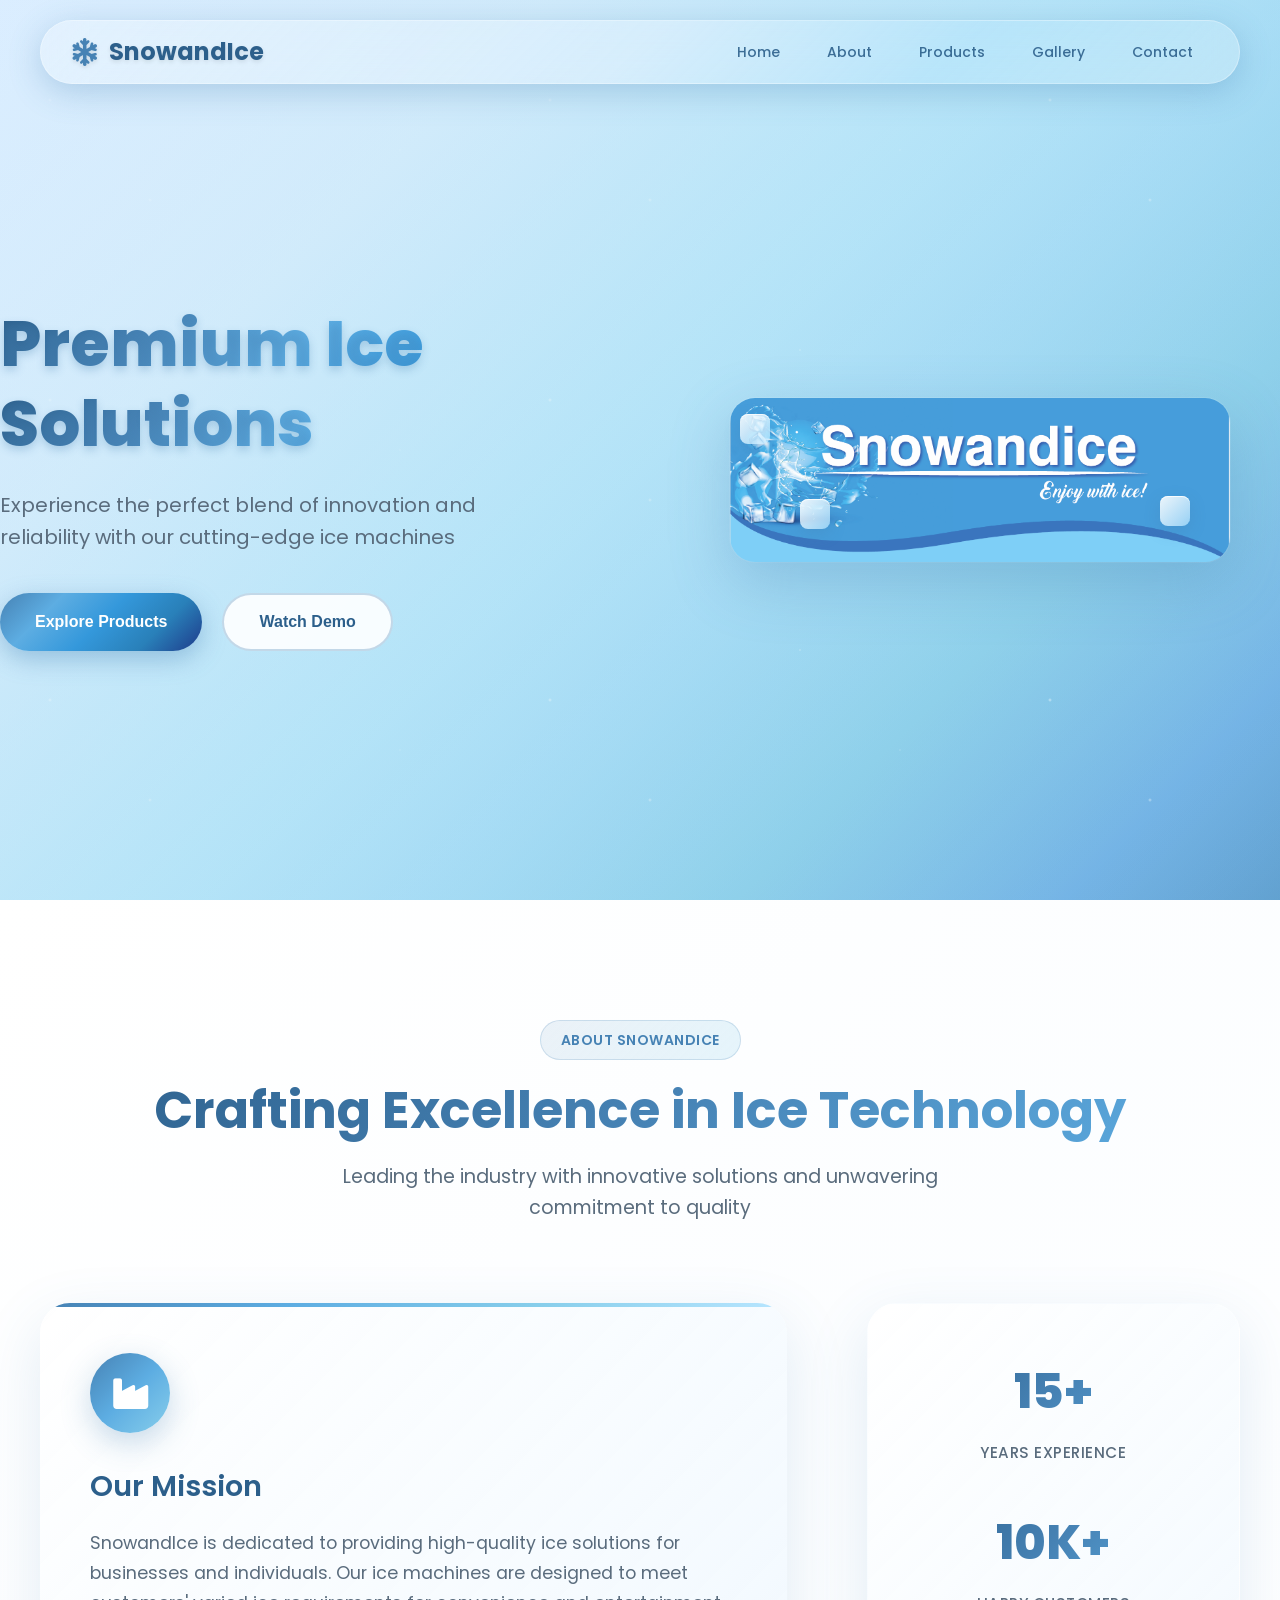
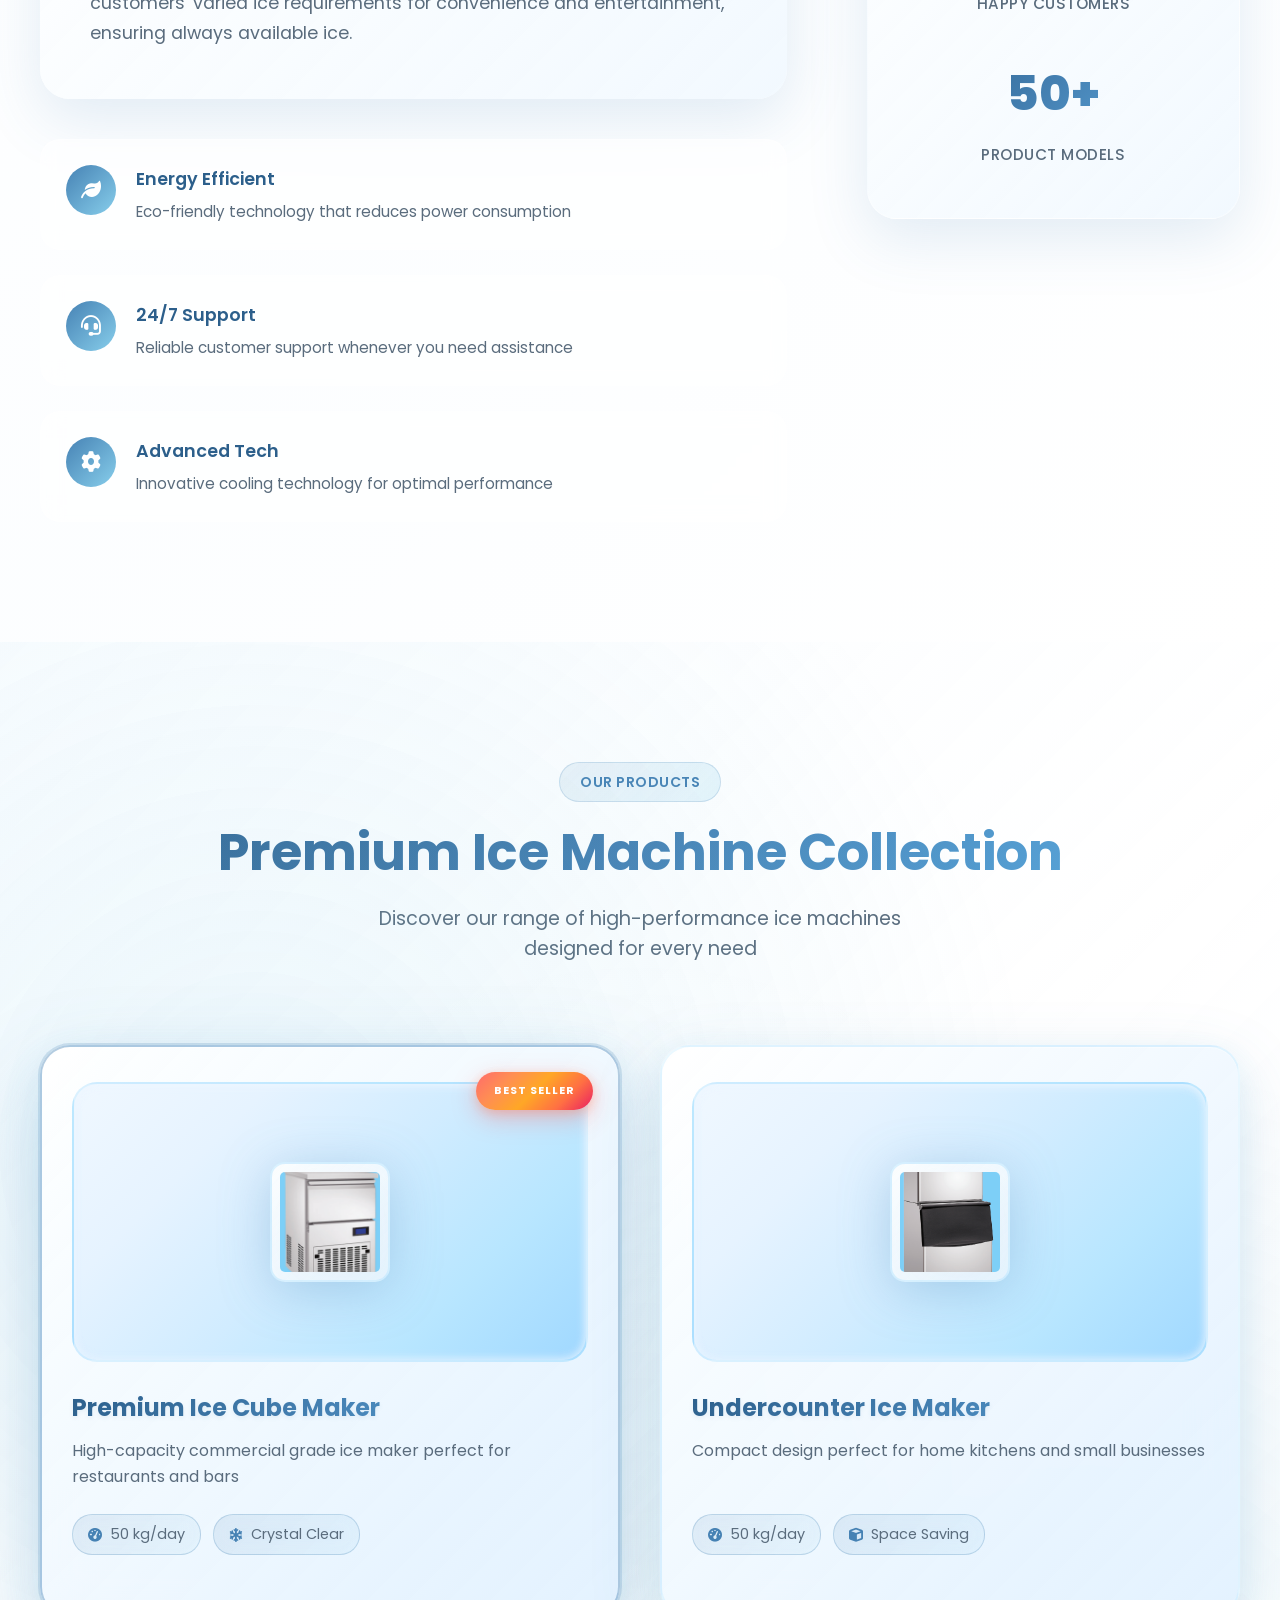
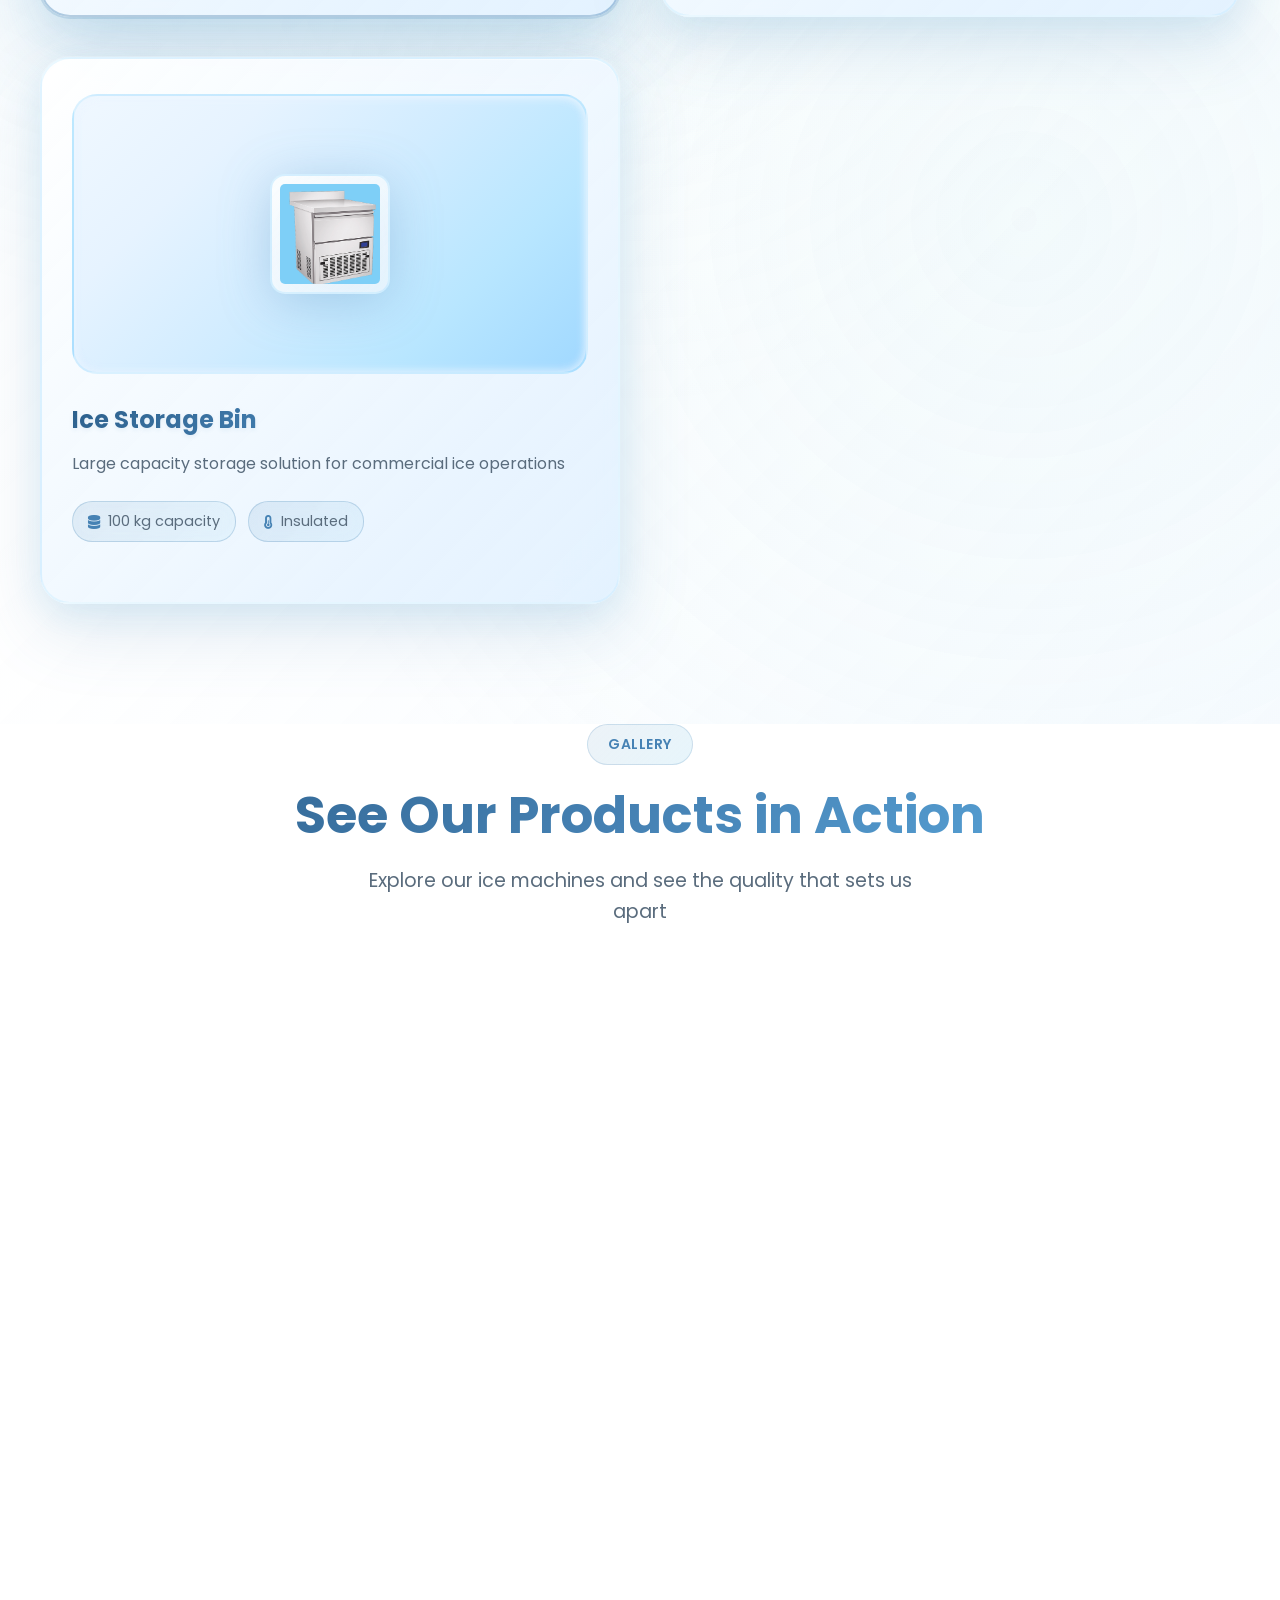
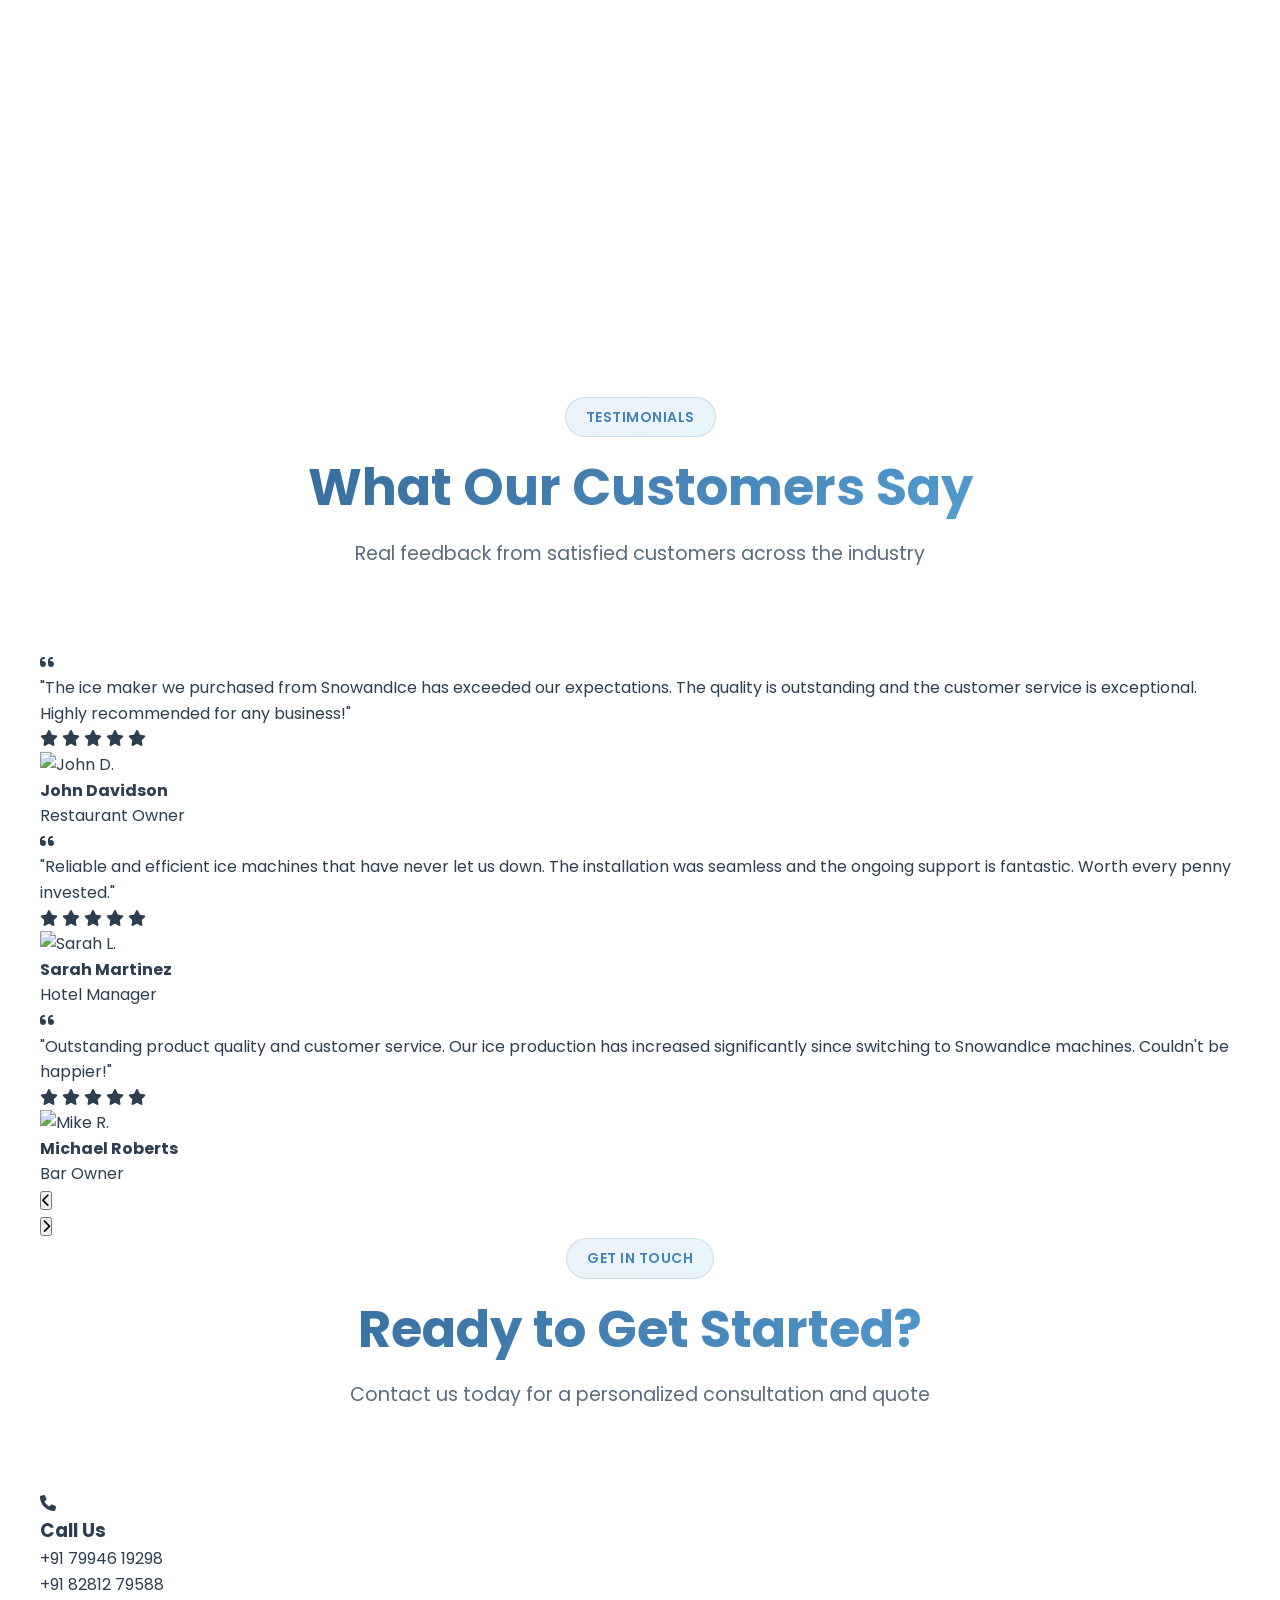
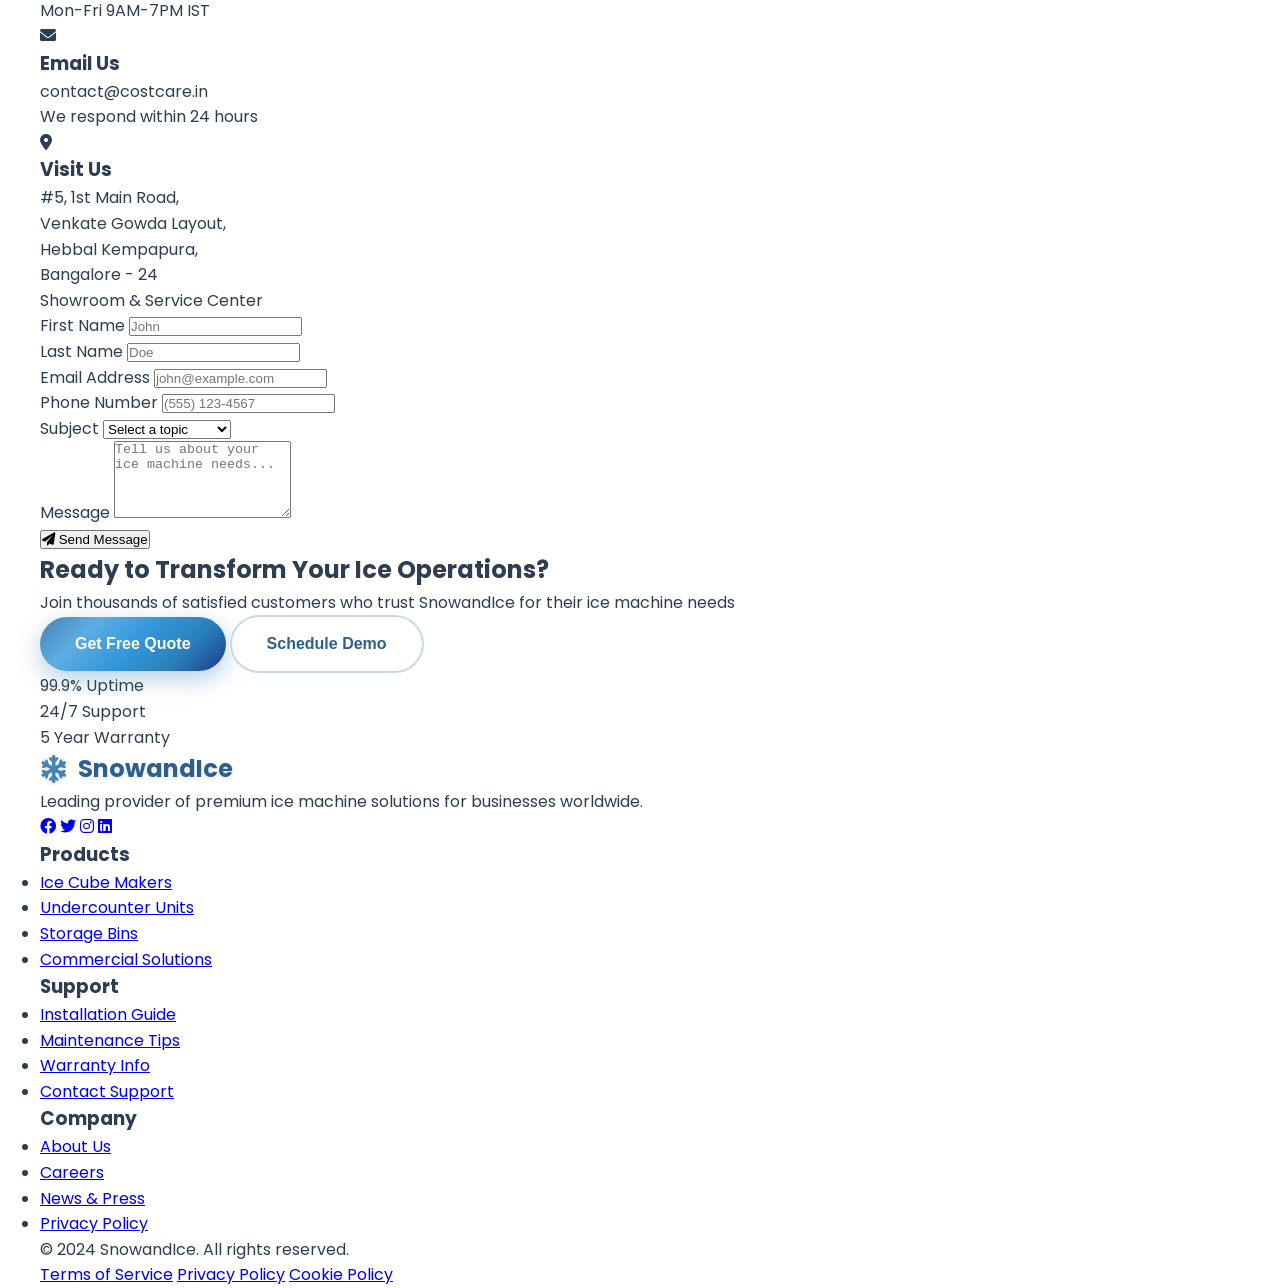
==== commit 9769dbdc: "Remove pricing from products section and update contact information - Removed product pricing from a" ====
--- a/index.html
+++ b/index.html
@@ -158,7 +158,6 @@
                                 <span class="spec"><i class="fas fa-tachometer-alt"></i>50 kg/day</span>
                                 <span class="spec"><i class="fas fa-snowflake"></i>Crystal Clear</span>
                             </div>
-                            <div class="product-price">From $2,999</div>
                         </div>
                     </div>
                     
@@ -176,7 +175,6 @@
                                 <span class="spec"><i class="fas fa-tachometer-alt"></i>50 kg/day</span>
                                 <span class="spec"><i class="fas fa-cube"></i>Space Saving</span>
                             </div>
-                            <div class="product-price">From $1,799</div>
                         </div>
                     </div>
                     
@@ -194,7 +192,6 @@
                                 <span class="spec"><i class="fas fa-database"></i>100 kg capacity</span>
                                 <span class="spec"><i class="fas fa-thermometer-half"></i>Insulated</span>
                             </div>
-                            <div class="product-price">From $899</div>
                         </div>
                     </div>
                 </div>
@@ -369,8 +366,9 @@
                                 <i class="fas fa-phone"></i>
                             </div>
                             <h3>Call Us</h3>
-                            <p>1-844-957-2813</p>
-                            <span>Mon-Fri 8AM-6PM EST</span>
+                            <p>+91 79946 19298</p>
+                            <p>+91 82812 79588</p>
+                            <span>Mon-Fri 9AM-7PM IST</span>
                         </div>
                         
                         <div class="contact-card">
@@ -378,7 +376,7 @@
                                 <i class="fas fa-envelope"></i>
                             </div>
                             <h3>Email Us</h3>
-                            <p>info@snowandice.com</p>
+                            <p>contact@costcare.in</p>
                             <span>We respond within 24 hours</span>
                         </div>
                         
@@ -387,7 +385,7 @@
                                 <i class="fas fa-map-marker-alt"></i>
                             </div>
                             <h3>Visit Us</h3>
-                            <p>123 Example St<br>City County</p>
+                            <p>#5, 1st Main Road,<br>Venkate Gowda Layout,<br>Hebbal Kempapura,<br>Bangalore - 24</p>
                             <span>Showroom & Service Center</span>
                         </div>
                     </div>
--- a/styles.css
+++ b/styles.css
@@ -628,6 +628,544 @@
     letter-spacing: 0.5px;
 }
 
+/* Products Section */
+.products-section {
+    padding: 120px 0;
+    background: linear-gradient(135deg, 
+        rgba(240, 248, 255, 0.3) 0%,
+        rgba(255, 255, 255, 0.2) 50%,
+        rgba(230, 243, 255, 0.3) 100%
+    );
+    position: relative;
+    overflow: hidden;
+}
+
+.products-section::before {
+    content: '';
+    position: absolute;
+    top: 0;
+    left: 0;
+    right: 0;
+    bottom: 0;
+    background: 
+        radial-gradient(circle at 20% 30%, rgba(135, 206, 235, 0.15) 0%, transparent 50%),
+        radial-gradient(circle at 80% 70%, rgba(176, 224, 230, 0.12) 0%, transparent 50%),
+        radial-gradient(circle at 50% 50%, rgba(240, 248, 255, 0.1) 0%, transparent 50%);
+    pointer-events: none;
+}
+
+.products-showcase {
+    display: grid;
+    grid-template-columns: repeat(auto-fit, minmax(380px, 1fr));
+    gap: 40px;
+    max-width: 1400px;
+    margin: 0 auto;
+    position: relative;
+    z-index: 2;
+}
+
+.product-card {
+    background: linear-gradient(135deg, 
+        rgba(255, 255, 255, 0.95) 0%,
+        rgba(248, 252, 255, 0.92) 25%,
+        rgba(240, 248, 255, 0.9) 50%,
+        rgba(230, 243, 255, 0.88) 75%,
+        rgba(224, 240, 255, 0.85) 100%
+    );
+    border-radius: 30px;
+    padding: 35px 30px;
+    box-shadow: 
+        0 25px 70px rgba(70, 130, 180, 0.18),
+        0 10px 30px rgba(135, 206, 235, 0.15),
+        0 0 0 1px rgba(255, 255, 255, 0.3),
+        inset 0 1px 0 rgba(255, 255, 255, 0.4);
+    backdrop-filter: blur(25px);
+    transition: all 0.5s cubic-bezier(0.175, 0.885, 0.32, 1.275);
+    position: relative;
+    overflow: hidden;
+    border: 2px solid rgba(184, 230, 255, 0.3);
+    display: flex;
+    flex-direction: column;
+}
+
+.product-card::before {
+    content: '';
+    position: absolute;
+    top: -50%;
+    left: -50%;
+    width: 200%;
+    height: 200%;
+    background: linear-gradient(45deg, 
+        transparent 30%, 
+        rgba(255, 255, 255, 0.1) 50%, 
+        transparent 70%
+    );
+    transform: rotate(-45deg) translate(-100%, -100%);
+    transition: transform 0.8s ease;
+}
+
+.product-card:hover::before {
+    transform: rotate(-45deg) translate(100%, 100%);
+}
+
+.product-card.featured {
+    transform: scale(1.03);
+    box-shadow: 
+        0 35px 90px rgba(70, 130, 180, 0.25),
+        0 15px 40px rgba(135, 206, 235, 0.2),
+        0 0 0 2px rgba(70, 130, 180, 0.2),
+        inset 0 1px 0 rgba(255, 255, 255, 0.5);
+    border: 2px solid rgba(70, 130, 180, 0.4);
+}
+
+.product-card:hover {
+    transform: translateY(-15px) scale(1.02);
+    box-shadow: 
+        0 40px 80px rgba(70, 130, 180, 0.3),
+        0 20px 50px rgba(135, 206, 235, 0.25),
+        0 0 0 1px rgba(255, 255, 255, 0.4),
+        inset 0 1px 0 rgba(255, 255, 255, 0.6);
+    border-color: rgba(70, 130, 180, 0.5);
+}
+
+.product-card.featured:hover {
+    transform: translateY(-15px) scale(1.05);
+    box-shadow: 
+        0 45px 100px rgba(70, 130, 180, 0.35),
+        0 25px 60px rgba(135, 206, 235, 0.3),
+        0 0 0 2px rgba(70, 130, 180, 0.3);
+}
+
+.product-badge {
+    position: absolute;
+    top: 25px;
+    right: 25px;
+    background: linear-gradient(135deg, 
+        #FF6B6B 0%, 
+        #FF8E53 25%, 
+        #FFA726 50%, 
+        #FF7043 75%, 
+        #E91E63 100%
+    );
+    color: white;
+    font-size: 11px;
+    font-weight: 700;
+    padding: 10px 18px;
+    border-radius: 25px;
+    text-transform: uppercase;
+    letter-spacing: 1px;
+    box-shadow: 
+        0 8px 25px rgba(255, 107, 107, 0.4),
+        0 3px 10px rgba(255, 142, 83, 0.3);
+    z-index: 3;
+    animation: pulse 2s infinite;
+}
+
+@keyframes pulse {
+    0%, 100% { transform: scale(1); }
+    50% { transform: scale(1.05); }
+}
+
+.product-image-container {
+    position: relative;
+    margin-bottom: 30px;
+    border-radius: 25px;
+    overflow: hidden;
+    background: linear-gradient(135deg, 
+        #F0F8FF 0%, 
+        #E6F3FF 25%, 
+        #D1ECFF 50%, 
+        #B8E6FF 75%, 
+        #A0D8FF 100%
+    );
+    height: 280px;
+    display: flex;
+    align-items: center;
+    justify-content: center;
+    border: 2px solid rgba(184, 230, 255, 0.4);
+    box-shadow: 
+        inset 0 2px 10px rgba(240, 248, 255, 0.8),
+        inset 0 -2px 10px rgba(224, 240, 255, 0.6);
+}
+
+.product-image {
+    width: 120px;
+    height: 120px;
+    object-fit: cover;
+    object-position: center;
+    transition: all 0.4s cubic-bezier(0.175, 0.885, 0.32, 1.275);
+    filter: drop-shadow(0 8px 25px rgba(70, 130, 180, 0.3));
+    border-radius: 15px;
+    border: 2px solid rgba(184, 230, 255, 0.5);
+    background: linear-gradient(135deg, 
+        rgba(255, 255, 255, 0.9), 
+        rgba(240, 248, 255, 0.8)
+    );
+    padding: 8px;
+}
+
+.product-card:hover .product-image {
+    transform: scale(1.1) rotate(2deg);
+    filter: drop-shadow(0 12px 35px rgba(70, 130, 180, 0.4));
+    border-color: rgba(70, 130, 180, 0.7);
+}
+
+.product-overlay {
+    position: absolute;
+    top: 0;
+    left: 0;
+    right: 0;
+    bottom: 0;
+    background: linear-gradient(135deg, 
+        rgba(70, 130, 180, 0.92) 0%, 
+        rgba(93, 173, 226, 0.88) 25%, 
+        rgba(135, 206, 235, 0.85) 50%, 
+        rgba(176, 224, 230, 0.82) 75%, 
+        rgba(135, 206, 235, 0.9) 100%
+    );
+    display: flex;
+    align-items: center;
+    justify-content: center;
+    opacity: 0;
+    transition: all 0.4s ease;
+    backdrop-filter: blur(10px);
+}
+
+.product-card:hover .product-overlay {
+    opacity: 1;
+}
+
+.quick-view {
+    background: linear-gradient(135deg, 
+        rgba(255, 255, 255, 0.95), 
+        rgba(248, 252, 255, 0.9)
+    );
+    color: #2C5F8B;
+    border: 2px solid rgba(70, 130, 180, 0.3);
+    padding: 15px 30px;
+    border-radius: 30px;
+    font-weight: 600;
+    font-size: 14px;
+    cursor: pointer;
+    transition: all 0.3s ease;
+    transform: translateY(25px);
+    box-shadow: 0 8px 25px rgba(70, 130, 180, 0.2);
+    backdrop-filter: blur(15px);
+}
+
+.product-card:hover .quick-view {
+    transform: translateY(0);
+}
+
+.quick-view:hover {
+    background: linear-gradient(135deg, white, #f8fbff);
+    transform: scale(1.08);
+    box-shadow: 0 12px 35px rgba(70, 130, 180, 0.3);
+    border-color: rgba(70, 130, 180, 0.5);
+}
+
+.product-info {
+    flex: 1;
+    display: flex;
+    flex-direction: column;
+}
+
+.product-info h3 {
+    font-size: 1.5rem;
+    color: #2C5F8B;
+    margin-bottom: 15px;
+    font-weight: 700;
+    line-height: 1.3;
+    background: linear-gradient(135deg, 
+        #2C5F8B 0%, 
+        #4682B4 50%, 
+        #5DADE2 100%
+    );
+    -webkit-background-clip: text;
+    background-clip: text;
+    -webkit-text-fill-color: transparent;
+    text-shadow: 0 2px 4px rgba(70, 130, 180, 0.1);
+}
+
+.product-description {
+    color: #5A6C7D;
+    font-size: 1rem;
+    line-height: 1.6;
+    margin-bottom: 25px;
+    flex: 1;
+}
+
+.product-specs {
+    display: flex;
+    gap: 12px;
+    margin-bottom: 25px;
+    flex-wrap: wrap;
+}
+
+.spec {
+    display: flex;
+    align-items: center;
+    gap: 8px;
+    font-size: 0.9rem;
+    color: #5A6C7D;
+    background: linear-gradient(135deg, 
+        rgba(70, 130, 180, 0.12), 
+        rgba(135, 206, 235, 0.1)
+    );
+    padding: 8px 15px;
+    border-radius: 20px;
+    border: 1px solid rgba(70, 130, 180, 0.25);
+    transition: all 0.3s ease;
+    backdrop-filter: blur(10px);
+}
+
+.spec:hover {
+    background: linear-gradient(135deg, 
+        rgba(70, 130, 180, 0.18), 
+        rgba(135, 206, 235, 0.15)
+    );
+    border-color: rgba(70, 130, 180, 0.4);
+    transform: translateY(-2px);
+}
+
+.spec i {
+    color: #4682B4;
+    font-size: 14px;
+}
+
+/* Responsive Design for Products */
+@media (max-width: 1024px) {
+    .products-showcase {
+        grid-template-columns: repeat(auto-fit, minmax(320px, 1fr));
+        gap: 30px;
+    }
+    
+    .product-image {
+        width: 100px;
+        height: 100px;
+    }
+    
+    .product-image-container {
+        height: 240px;
+    }
+}
+
+@media (max-width: 768px) {
+    .products-showcase {
+        grid-template-columns: 1fr;
+        gap: 25px;
+    }
+    
+    .product-card {
+        padding: 25px 20px;
+    }
+    
+    .product-image {
+        width: 90px;
+        height: 90px;
+    }
+    
+    .product-image-container {
+        height: 200px;
+        margin-bottom: 20px;
+    }
+    
+    .product-info h3 {
+        font-size: 1.3rem;
+    }
+    
+    .product-description {
+        font-size: 0.95rem;
+    }
+}
+
+/* Product Categories */
+.product-categories {
+    margin-top: 80px;
+    padding-top: 60px;
+    border-top: 2px solid rgba(184, 230, 255, 0.3);
+    position: relative;
+}
+
+.product-categories::before {
+    content: '';
+    position: absolute;
+    top: -1px;
+    left: 50%;
+    transform: translateX(-50%);
+    width: 200px;
+    height: 2px;
+    background: linear-gradient(90deg, 
+        transparent, 
+        rgba(70, 130, 180, 0.5), 
+        transparent
+    );
+}
+
+.category-header {
+    text-align: center;
+    margin-bottom: 50px;
+}
+
+.category-header h3 {
+    font-size: 2rem;
+    color: #2C5F8B;
+    margin-bottom: 15px;
+    font-weight: 600;
+    background: linear-gradient(135deg, 
+        #2C5F8B 0%, 
+        #4682B4 50%, 
+        #5DADE2 100%
+    );
+    -webkit-background-clip: text;
+    background-clip: text;
+    -webkit-text-fill-color: transparent;
+}
+
+.category-header p {
+    color: #5A6C7D;
+    font-size: 1.1rem;
+    max-width: 500px;
+    margin: 0 auto;
+    line-height: 1.6;
+}
+
+.categories-grid {
+    display: grid;
+    grid-template-columns: repeat(auto-fit, minmax(250px, 1fr));
+    gap: 30px;
+    max-width: 1000px;
+    margin: 0 auto;
+}
+
+.category-card {
+    background: linear-gradient(135deg, 
+        rgba(255, 255, 255, 0.9) 0%,
+        rgba(248, 252, 255, 0.85) 50%,
+        rgba(240, 248, 255, 0.8) 100%
+    );
+    padding: 35px 25px;
+    border-radius: 25px;
+    text-align: center;
+    box-shadow: 
+        0 15px 40px rgba(70, 130, 180, 0.15),
+        0 5px 15px rgba(135, 206, 235, 0.1);
+    backdrop-filter: blur(15px);
+    border: 2px solid rgba(184, 230, 255, 0.3);
+    transition: all 0.4s ease;
+    cursor: pointer;
+    position: relative;
+    overflow: hidden;
+}
+
+.category-card::before {
+    content: '';
+    position: absolute;
+    top: 0;
+    left: -100%;
+    width: 100%;
+    height: 100%;
+    background: linear-gradient(90deg, 
+        transparent, 
+        rgba(255, 255, 255, 0.2), 
+        transparent
+    );
+    transition: left 0.6s ease;
+}
+
+.category-card:hover::before {
+    left: 100%;
+}
+
+.category-card:hover {
+    transform: translateY(-8px) scale(1.02);
+    box-shadow: 
+        0 25px 60px rgba(70, 130, 180, 0.25),
+        0 10px 25px rgba(135, 206, 235, 0.15);
+    border-color: rgba(70, 130, 180, 0.4);
+}
+
+.category-icon {
+    width: 70px;
+    height: 70px;
+    background: linear-gradient(135deg, 
+        #4682B4 0%, 
+        #5DADE2 50%, 
+        #87CEEB 100%
+    );
+    border-radius: 50%;
+    display: flex;
+    align-items: center;
+    justify-content: center;
+    margin: 0 auto 25px;
+    box-shadow: 0 8px 25px rgba(70, 130, 180, 0.3);
+    transition: all 0.3s ease;
+}
+
+.category-card:hover .category-icon {
+    transform: scale(1.1) rotate(5deg);
+    box-shadow: 0 12px 35px rgba(70, 130, 180, 0.4);
+}
+
+.category-icon i {
+    font-size: 28px;
+    color: white;
+}
+
+.category-card h4 {
+    color: #2C5F8B;
+    font-size: 1.3rem;
+    margin-bottom: 12px;
+    font-weight: 600;
+}
+
+.category-card p {
+    color: #5A6C7D;
+    font-size: 0.95rem;
+    line-height: 1.5;
+    margin-bottom: 20px;
+}
+
+.category-count {
+    display: inline-block;
+    background: linear-gradient(135deg, 
+        rgba(70, 130, 180, 0.1), 
+        rgba(135, 206, 235, 0.15)
+    );
+    color: #4682B4;
+    font-size: 0.85rem;
+    font-weight: 600;
+    padding: 6px 15px;
+    border-radius: 15px;
+    border: 1px solid rgba(70, 130, 180, 0.2);
+}
+
+/* Responsive for Categories */
+@media (max-width: 768px) {
+    .categories-grid {
+        grid-template-columns: repeat(auto-fit, minmax(200px, 1fr));
+        gap: 20px;
+    }
+    
+    .category-card {
+        padding: 25px 20px;
+    }
+    
+    .category-icon {
+        width: 60px;
+        height: 60px;
+        margin-bottom: 20px;
+    }
+    
+    .category-icon i {
+        font-size: 24px;
+    }
+    
+    .category-header h3 {
+        font-size: 1.6rem;
+    }
+}
+
 /* Responsive Design */
 @media (max-width: 1200px) {
     .container {
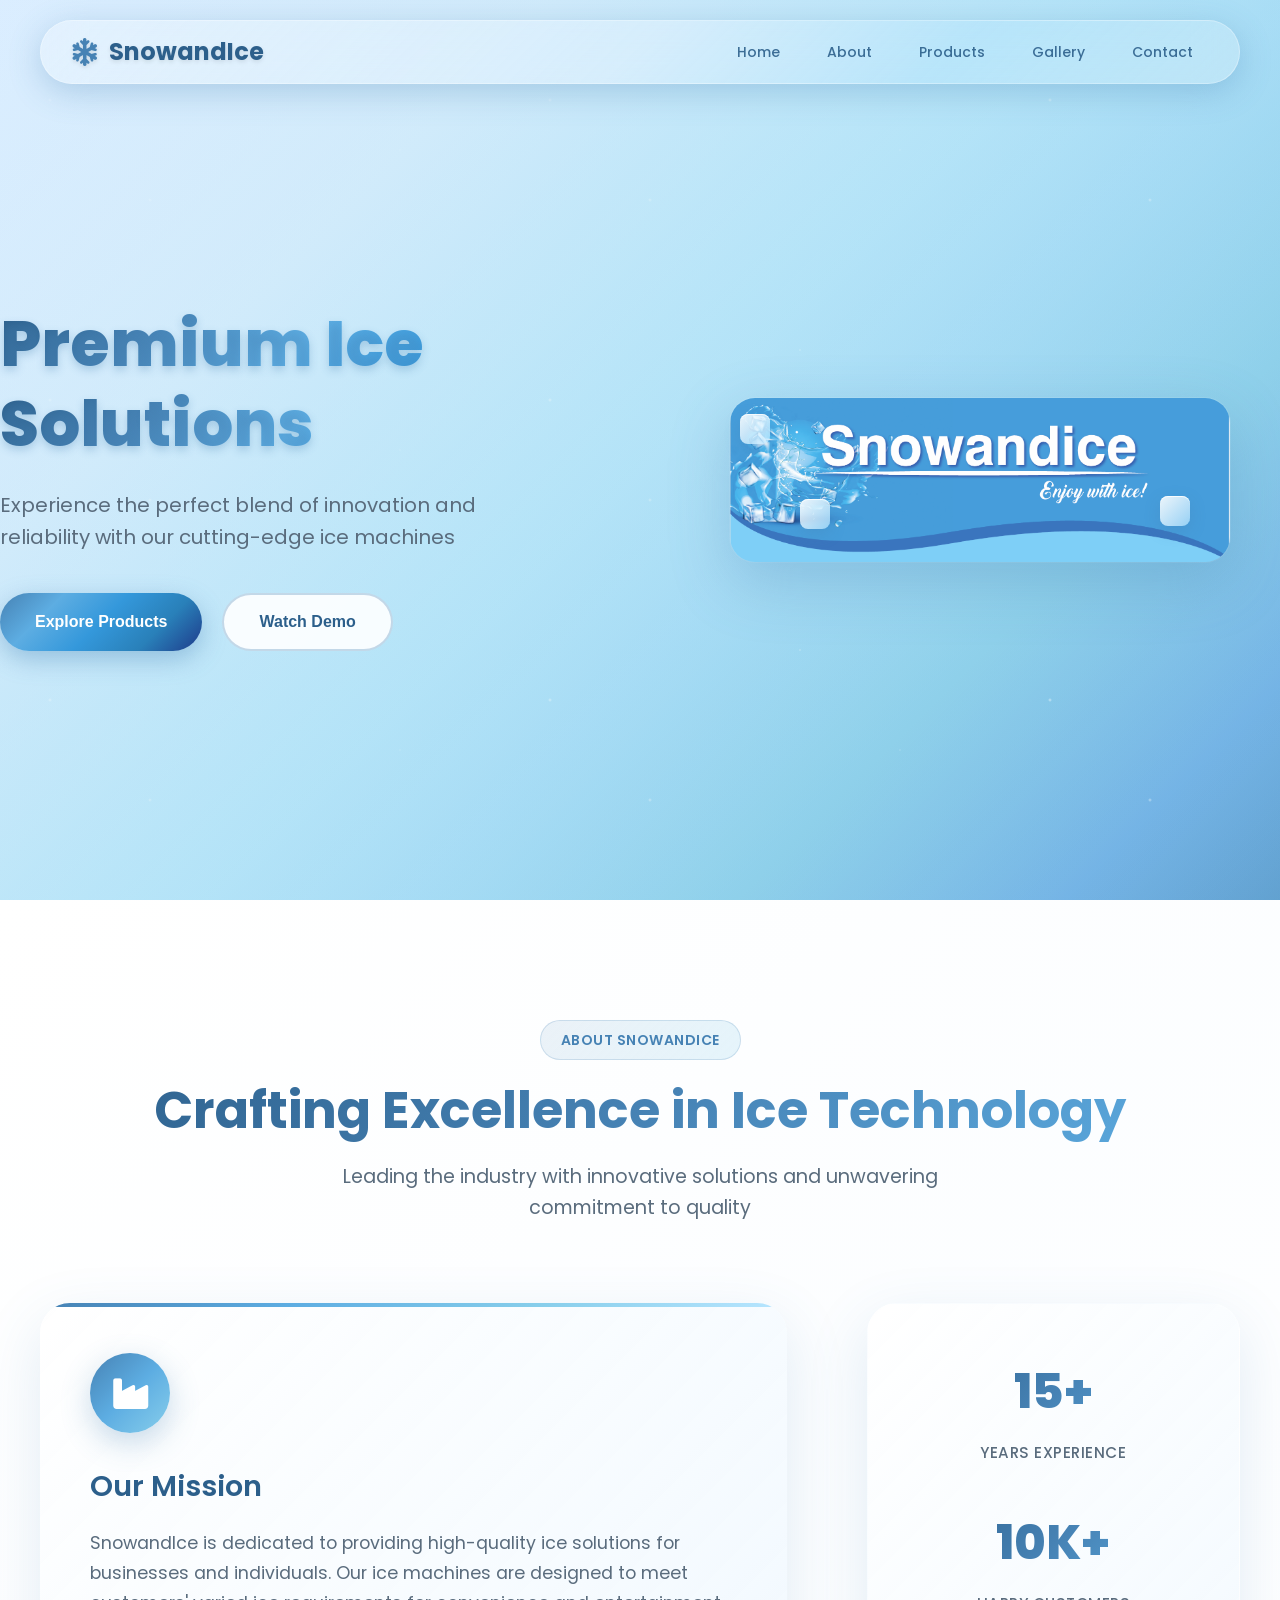
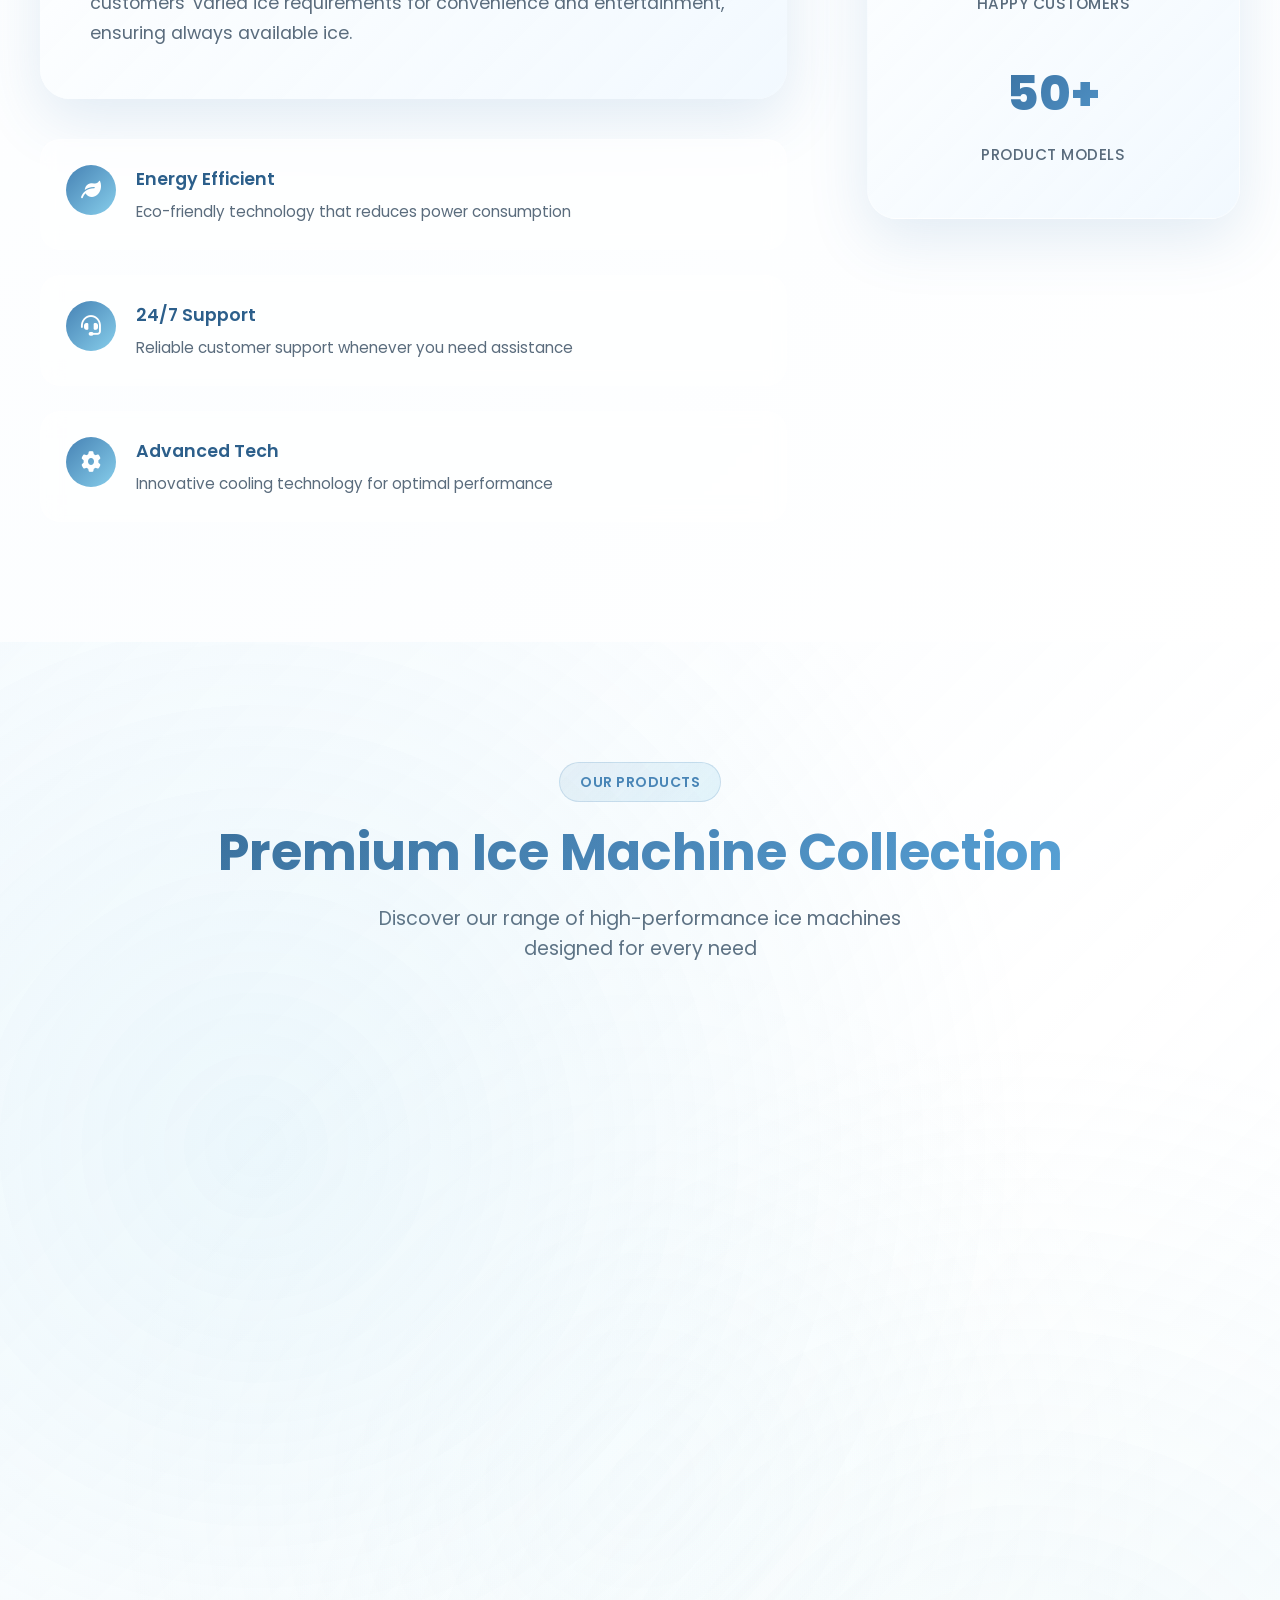
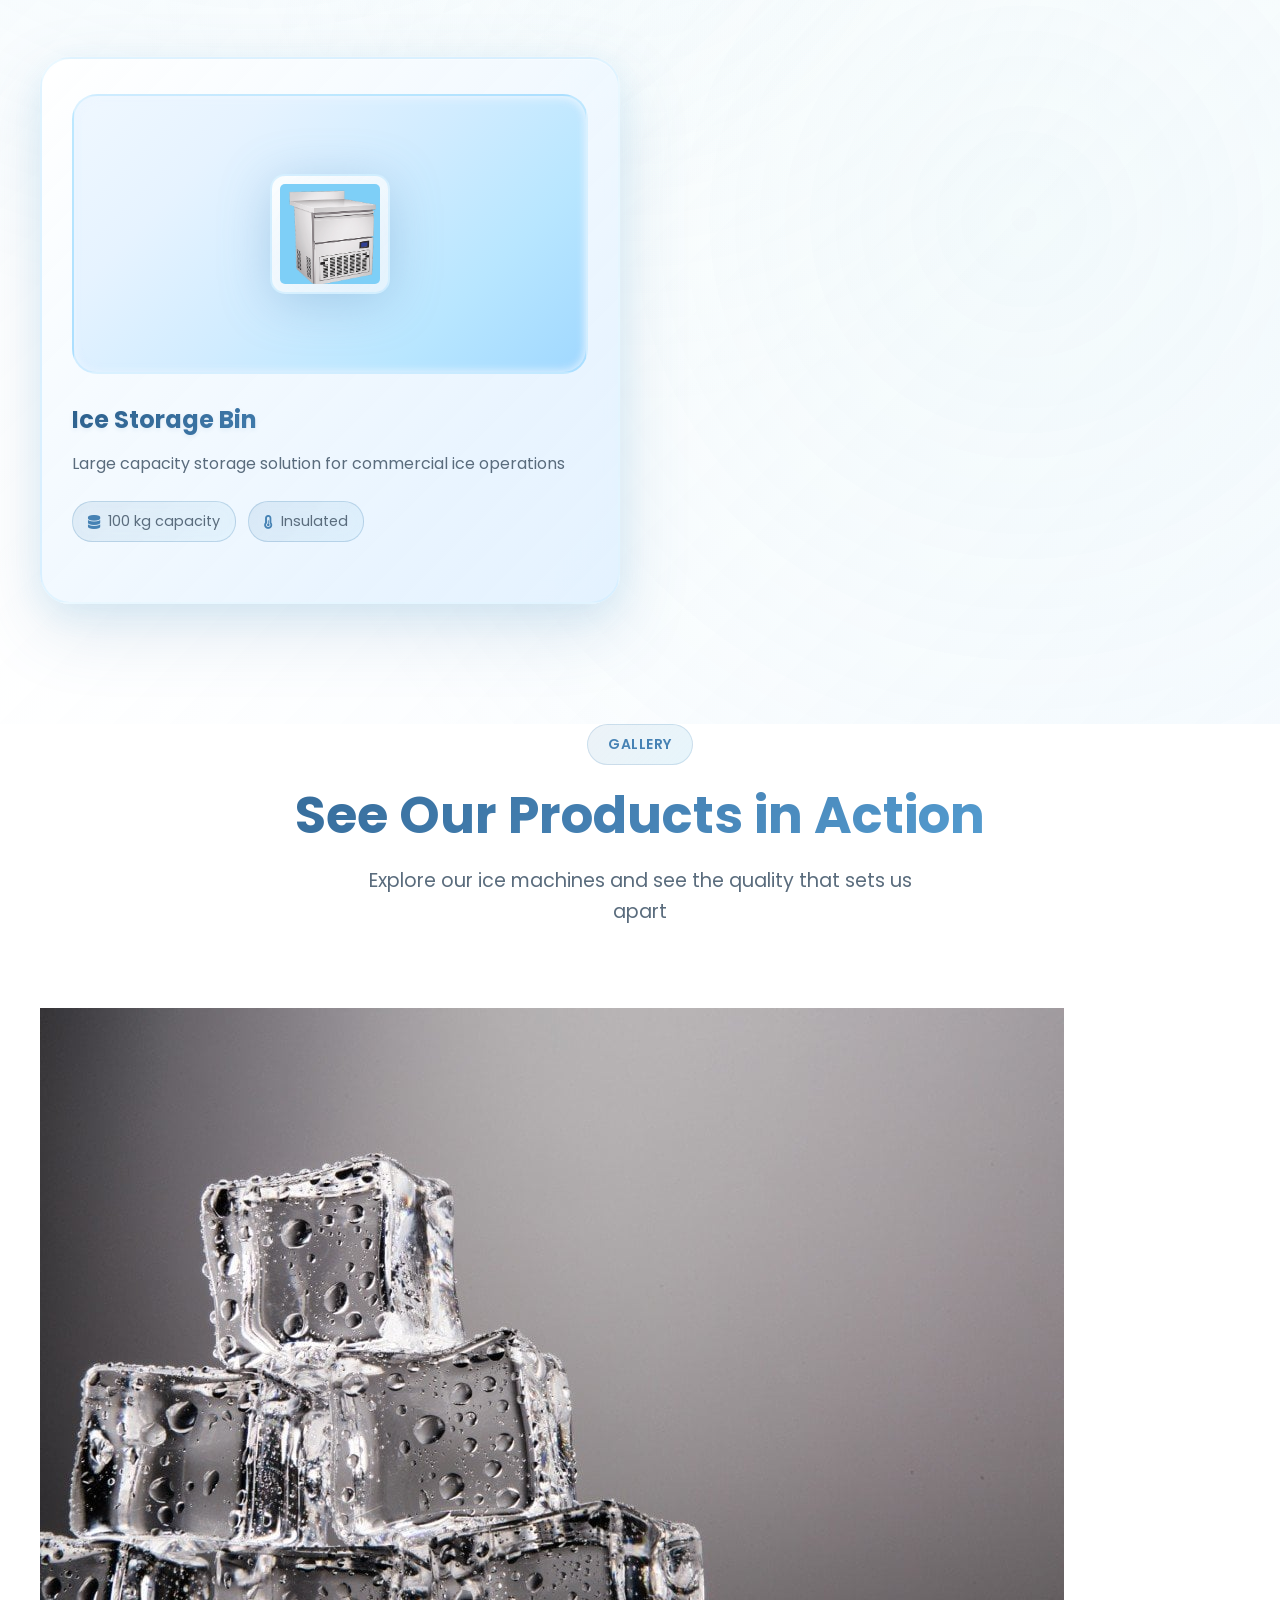
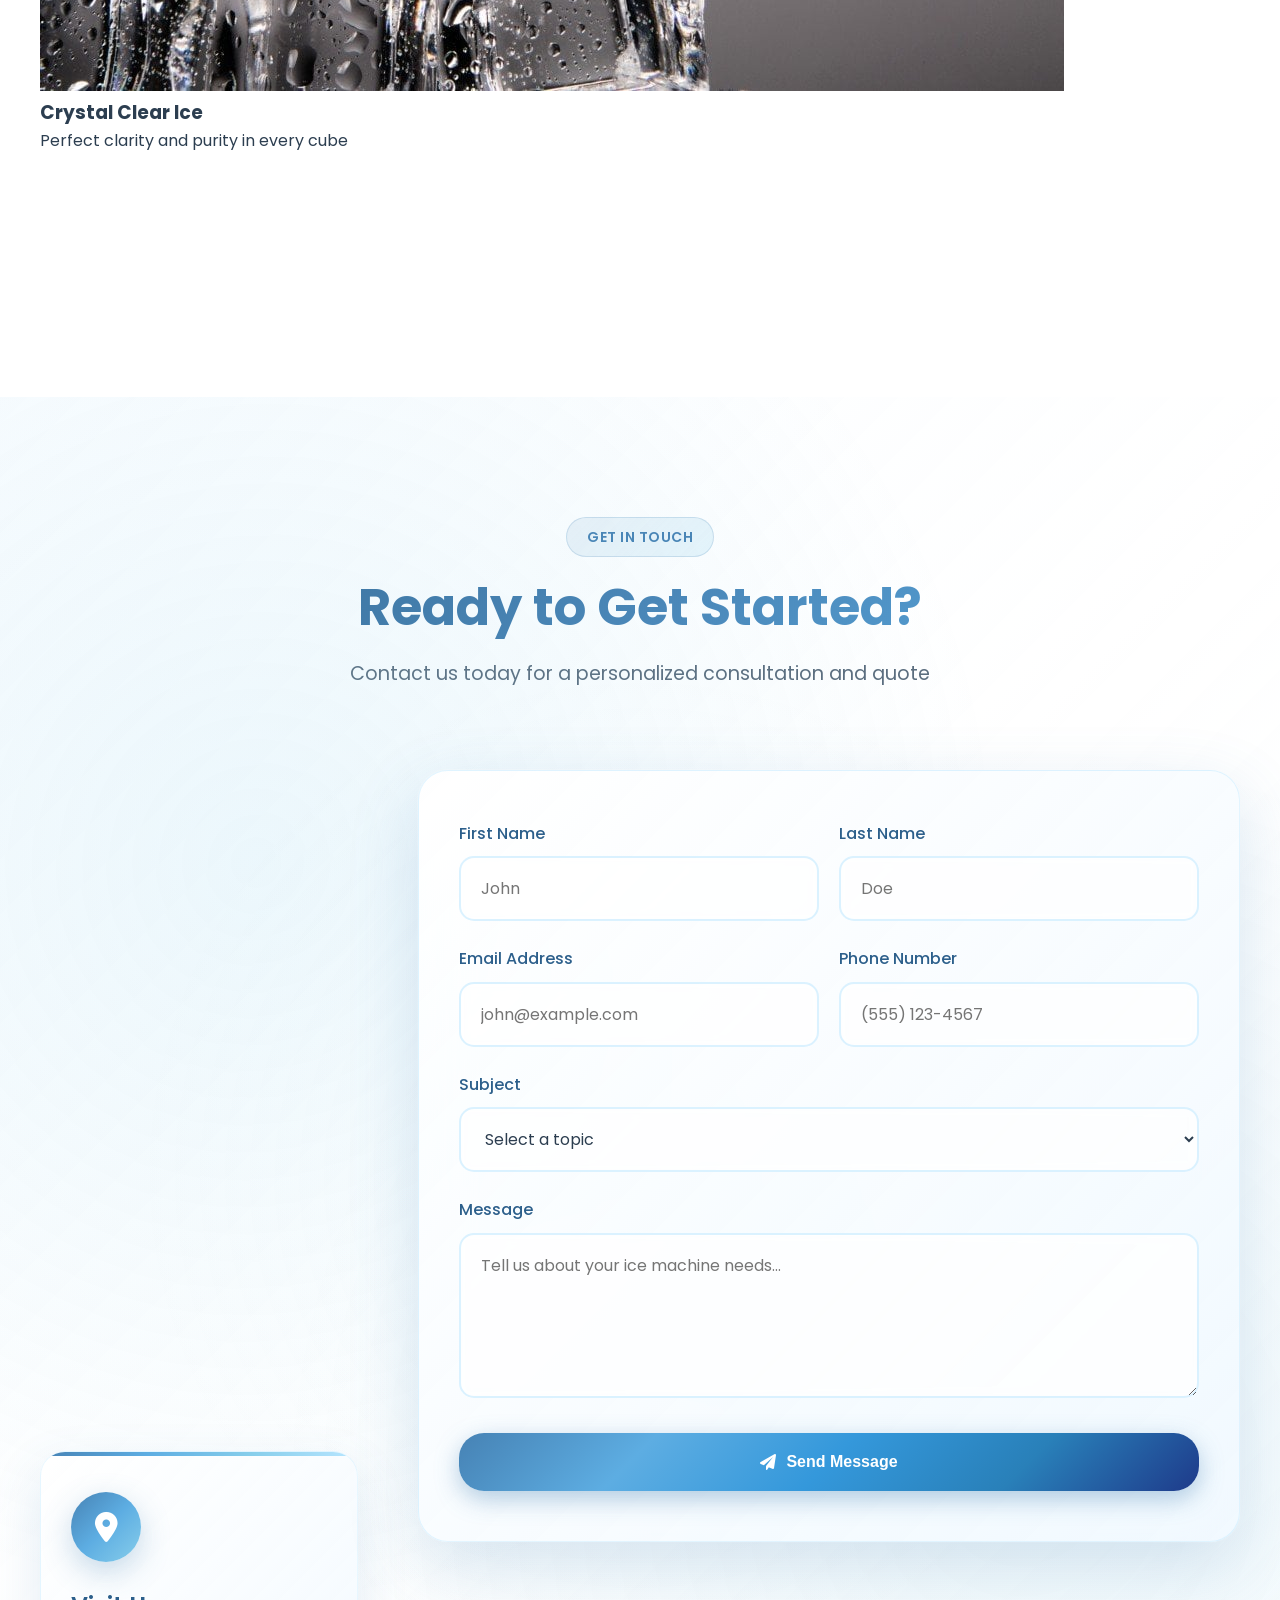
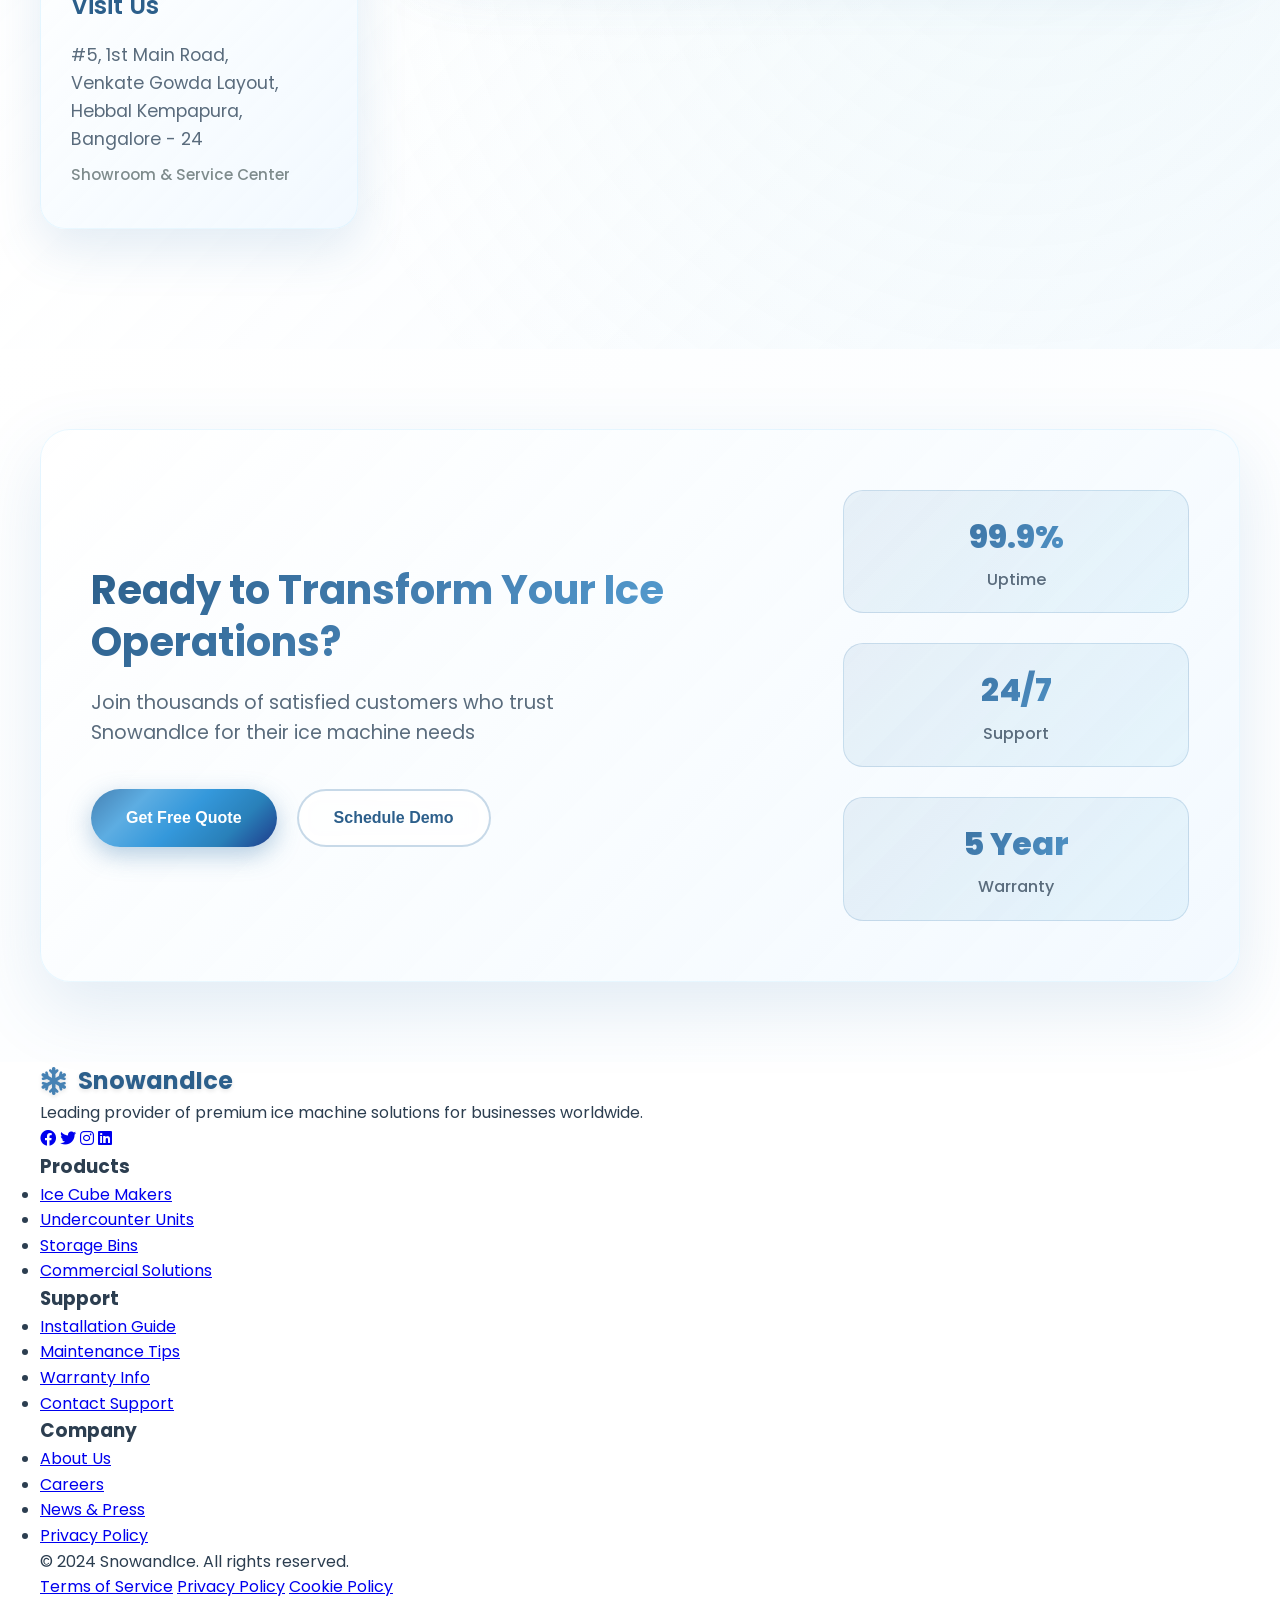
==== commit 3eb9ac72: "Remove Testimonials section and update related JavaScript functionality" ====
--- a/index.html
+++ b/index.html
@@ -252,103 +252,6 @@
             </div>
         </section>
 
-        <!-- Testimonials Section -->
-        <section class="testimonials-section">
-            <div class="container">
-                <div class="section-header">
-                    <span class="section-tag">Testimonials</span>
-                    <h2 class="section-title">What Our Customers Say</h2>
-                    <p class="section-subtitle">Real feedback from satisfied customers across the industry</p>
-                </div>
-                
-                <div class="testimonials-carousel">
-                    <div class="testimonial-card active">
-                        <div class="testimonial-content">
-                            <div class="quote-icon">
-                                <i class="fas fa-quote-left"></i>
-                            </div>
-                            <p>"The ice maker we purchased from SnowandIce has exceeded our expectations. The quality is outstanding and the customer service is exceptional. Highly recommended for any business!"</p>
-                            <div class="rating">
-                                <i class="fas fa-star"></i>
-                                <i class="fas fa-star"></i>
-                                <i class="fas fa-star"></i>
-                                <i class="fas fa-star"></i>
-                                <i class="fas fa-star"></i>
-                            </div>
-                        </div>
-                        <div class="testimonial-author">
-                            <div class="author-avatar">
-                                <img src="https://images.unsplash.com/photo-1507003211169-0a1dd7228f2d?w=60&h=60&fit=crop&crop=face" alt="John D.">
-                            </div>
-                            <div class="author-info">
-                                <h4>John Davidson</h4>
-                                <p>Restaurant Owner</p>
-                            </div>
-                        </div>
-                    </div>
-                    
-                    <div class="testimonial-card">
-                        <div class="testimonial-content">
-                            <div class="quote-icon">
-                                <i class="fas fa-quote-left"></i>
-                            </div>
-                            <p>"Reliable and efficient ice machines that have never let us down. The installation was seamless and the ongoing support is fantastic. Worth every penny invested."</p>
-                            <div class="rating">
-                                <i class="fas fa-star"></i>
-                                <i class="fas fa-star"></i>
-                                <i class="fas fa-star"></i>
-                                <i class="fas fa-star"></i>
-                                <i class="fas fa-star"></i>
-                            </div>
-                        </div>
-                        <div class="testimonial-author">
-                            <div class="author-avatar">
-                                <img src="https://images.unsplash.com/photo-1494790108755-2616b612b977?w=60&h=60&fit=crop&crop=face" alt="Sarah L.">
-                            </div>
-                            <div class="author-info">
-                                <h4>Sarah Martinez</h4>
-                                <p>Hotel Manager</p>
-                            </div>
-                        </div>
-                    </div>
-                    
-                    <div class="testimonial-card">
-                        <div class="testimonial-content">
-                            <div class="quote-icon">
-                                <i class="fas fa-quote-left"></i>
-                            </div>
-                            <p>"Outstanding product quality and customer service. Our ice production has increased significantly since switching to SnowandIce machines. Couldn't be happier!"</p>
-                            <div class="rating">
-                                <i class="fas fa-star"></i>
-                                <i class="fas fa-star"></i>
-                                <i class="fas fa-star"></i>
-                                <i class="fas fa-star"></i>
-                                <i class="fas fa-star"></i>
-                            </div>
-                        </div>
-                        <div class="testimonial-author">
-                            <div class="author-avatar">
-                                <img src="https://images.unsplash.com/photo-1472099645785-5658abf4ff4e?w=60&h=60&fit=crop&crop=face" alt="Mike R.">
-                            </div>
-                            <div class="author-info">
-                                <h4>Michael Roberts</h4>
-                                <p>Bar Owner</p>
-                            </div>
-                        </div>
-                    </div>
-                </div>
-                
-                <div class="carousel-controls">
-                    <button class="carousel-btn prev"><i class="fas fa-chevron-left"></i></button>
-                    <div class="carousel-dots">
-                        <span class="dot active"></span>
-                        <span class="dot"></span>
-                        <span class="dot"></span>
-                    </div>
-                    <button class="carousel-btn next"><i class="fas fa-chevron-right"></i></button>
-                </div>
-            </div>
-        </section>
 
         <!-- Contact Section -->
         <section id="contact" class="contact-section">
--- a/styles.css
+++ b/styles.css
@@ -1252,6 +1252,442 @@
     }
 }
 
+/* Contact Section */
+.contact-section {
+    padding: 120px 0;
+    background: linear-gradient(135deg, 
+        rgba(240, 248, 255, 0.3) 0%,
+        rgba(255, 255, 255, 0.2) 50%,
+        rgba(230, 243, 255, 0.3) 100%
+    );
+    position: relative;
+    overflow: hidden;
+}
+
+.contact-section::before {
+    content: '';
+    position: absolute;
+    top: 0;
+    left: 0;
+    right: 0;
+    bottom: 0;
+    background: 
+        radial-gradient(circle at 20% 30%, rgba(135, 206, 235, 0.15) 0%, transparent 50%),
+        radial-gradient(circle at 80% 70%, rgba(176, 224, 230, 0.12) 0%, transparent 50%),
+        radial-gradient(circle at 50% 50%, rgba(240, 248, 255, 0.1) 0%, transparent 50%);
+    pointer-events: none;
+}
+
+.contact-content {
+    display: grid;
+    grid-template-columns: 1fr 1fr;
+    gap: 60px;
+    align-items: start;
+}
+
+.contact-info {
+    display: flex;
+    flex-direction: column;
+    gap: 30px;
+}
+
+.contact-card {
+    background: linear-gradient(135deg, 
+        rgba(255, 255, 255, 0.95) 0%,
+        rgba(248, 252, 255, 0.9) 50%,
+        rgba(240, 248, 255, 0.85) 100%
+    );
+    padding: 40px 30px;
+    border-radius: 25px;
+    box-shadow: 
+        0 20px 50px rgba(70, 130, 180, 0.15),
+        0 0 0 1px rgba(255, 255, 255, 0.2);
+    backdrop-filter: blur(20px);
+    border: 1px solid rgba(184, 230, 255, 0.3);
+    transition: all 0.4s ease;
+    position: relative;
+    overflow: hidden;
+}
+
+.contact-card::before {
+    content: '';
+    position: absolute;
+    top: 0;
+    left: 0;
+    right: 0;
+    height: 4px;
+    background: linear-gradient(90deg, 
+        #4682B4, 
+        #5DADE2, 
+        #87CEEB, 
+        #B8E6FF
+    );
+}
+
+.contact-card:hover {
+    transform: translateY(-8px);
+    box-shadow: 
+        0 30px 70px rgba(70, 130, 180, 0.25),
+        0 0 0 1px rgba(255, 255, 255, 0.3);
+}
+
+.contact-icon {
+    width: 70px;
+    height: 70px;
+    background: linear-gradient(135deg, 
+        #4682B4 0%, 
+        #5DADE2 50%, 
+        #87CEEB 100%
+    );
+    border-radius: 50%;
+    display: flex;
+    align-items: center;
+    justify-content: center;
+    margin-bottom: 25px;
+    box-shadow: 0 10px 30px rgba(70, 130, 180, 0.3);
+}
+
+.contact-icon i {
+    font-size: 30px;
+    color: white;
+}
+
+.contact-card h3 {
+    font-size: 1.5rem;
+    color: #2C5F8B;
+    margin-bottom: 15px;
+    font-weight: 600;
+}
+
+.contact-card p {
+    color: #5A6C7D;
+    font-size: 1.1rem;
+    margin-bottom: 8px;
+    line-height: 1.6;
+}
+
+.contact-card span {
+    display: block;
+    color: #7F8C8D;
+    font-size: 0.95rem;
+    font-weight: 500;
+    margin-top: 10px;
+}
+
+.contact-form-container {
+    background: linear-gradient(135deg, 
+        rgba(255, 255, 255, 0.95) 0%,
+        rgba(248, 252, 255, 0.9) 50%,
+        rgba(240, 248, 255, 0.85) 100%
+    );
+    padding: 50px 40px;
+    border-radius: 30px;
+    box-shadow: 
+        0 25px 70px rgba(70, 130, 180, 0.2),
+        0 0 0 1px rgba(255, 255, 255, 0.3);
+    backdrop-filter: blur(25px);
+    border: 1px solid rgba(184, 230, 255, 0.4);
+}
+
+.contact-form {
+    display: flex;
+    flex-direction: column;
+    gap: 25px;
+}
+
+.form-row {
+    display: grid;
+    grid-template-columns: 1fr 1fr;
+    gap: 20px;
+}
+
+.form-group {
+    display: flex;
+    flex-direction: column;
+    gap: 10px;
+}
+
+.form-group label {
+    color: #2C5F8B;
+    font-weight: 500;
+    font-size: 1rem;
+}
+
+.form-group input,
+.form-group select,
+.form-group textarea {
+    padding: 18px 20px;
+    border-radius: 15px;
+    border: 2px solid rgba(184, 230, 255, 0.5);
+    background: rgba(255, 255, 255, 0.8);
+    font-family: 'Poppins', sans-serif;
+    font-size: 1rem;
+    color: #2C3E50;
+    transition: all 0.3s ease;
+    backdrop-filter: blur(5px);
+}
+
+.form-group input:focus,
+.form-group select:focus,
+.form-group textarea:focus {
+    outline: none;
+    border-color: #4682B4;
+    box-shadow: 0 5px 15px rgba(70, 130, 180, 0.2);
+    background: rgba(255, 255, 255, 0.95);
+}
+
+.form-group textarea {
+    min-height: 150px;
+    resize: vertical;
+}
+
+.submit-btn {
+    background: linear-gradient(135deg, 
+        #4682B4 0%, 
+        #5DADE2 25%, 
+        #3498DB 50%, 
+        #2980B9 75%, 
+        #1E3A8A 100%
+    );
+    color: white;
+    border: none;
+    padding: 20px 35px;
+    border-radius: 25px;
+    font-weight: 600;
+    font-size: 16px;
+    cursor: pointer;
+    transition: all 0.4s ease;
+    box-shadow: 0 8px 25px rgba(70, 130, 180, 0.4);
+    display: flex;
+    align-items: center;
+    justify-content: center;
+    gap: 10px;
+    margin-top: 10px;
+}
+
+.submit-btn:hover {
+    transform: translateY(-3px) scale(1.03);
+    box-shadow: 0 15px 35px rgba(70, 130, 180, 0.6);
+}
+
+.submit-btn:active {
+    transform: translateY(-1px);
+}
+
+/* Contact Info Section */
+.contact-info-section {
+    padding: 80px 0;
+    background: linear-gradient(135deg, 
+        rgba(255, 255, 255, 0.1) 0%,
+        rgba(240, 248, 255, 0.2) 50%,
+        rgba(255, 255, 255, 0.1) 100%
+    );
+}
+
+.cta-banner {
+    display: grid;
+    grid-template-columns: 2fr 1fr;
+    gap: 60px;
+    align-items: center;
+    background: linear-gradient(135deg, 
+        rgba(255, 255, 255, 0.9) 0%,
+        rgba(248, 252, 255, 0.85) 50%,
+        rgba(240, 248, 255, 0.8) 100%
+    );
+    padding: 60px 50px;
+    border-radius: 30px;
+    box-shadow: 
+        0 25px 70px rgba(70, 130, 180, 0.15),
+        0 0 0 1px rgba(255, 255, 255, 0.2);
+    backdrop-filter: blur(20px);
+    border: 1px solid rgba(184, 230, 255, 0.3);
+}
+
+.cta-content h2 {
+    font-size: 2.5rem;
+    color: #2C5F8B;
+    margin-bottom: 20px;
+    line-height: 1.3;
+    background: linear-gradient(135deg, 
+        #2C5F8B 0%, 
+        #4682B4 50%, 
+        #5DADE2 100%
+    );
+    -webkit-background-clip: text;
+    background-clip: text;
+    -webkit-text-fill-color: transparent;
+}
+
+.cta-content p {
+    font-size: 1.2rem;
+    color: #5A6C7D;
+    margin-bottom: 40px;
+    line-height: 1.6;
+    max-width: 500px;
+}
+
+.cta-actions {
+    display: flex;
+    gap: 20px;
+}
+
+.success-metrics {
+    display: flex;
+    flex-direction: column;
+    gap: 30px;
+}
+
+.metric {
+    text-align: center;
+    padding: 20px;
+    background: linear-gradient(135deg, 
+        rgba(70, 130, 180, 0.1), 
+        rgba(135, 206, 235, 0.15)
+    );
+    border-radius: 20px;
+    border: 1px solid rgba(70, 130, 180, 0.2);
+}
+
+.metric-number {
+    display: block;
+    font-size: 2rem;
+    font-weight: 800;
+    background: linear-gradient(135deg, #2C5F8B, #4682B4, #5DADE2);
+    -webkit-background-clip: text;
+    background-clip: text;
+    -webkit-text-fill-color: transparent;
+    margin-bottom: 5px;
+}
+
+.metric-label {
+    color: #5A6C7D;
+    font-size: 1rem;
+    font-weight: 500;
+}
+
+/* Responsive Design for Contact Section */
+@media (max-width: 968px) {
+    .contact-content {
+        grid-template-columns: 1fr;
+        gap: 50px;
+    }
+    
+    .cta-banner {
+        grid-template-columns: 1fr;
+        gap: 40px;
+        text-align: center;
+    }
+    
+    .cta-content p {
+        margin: 0 auto 40px;
+    }
+    
+    .cta-actions {
+        justify-content: center;
+    }
+    
+    .success-metrics {
+        align-items: center;
+    }
+}
+
+@media (max-width: 768px) {
+    .contact-section {
+        padding: 80px 0;
+    }
+    
+    .contact-form-container {
+        padding: 35px 25px;
+    }
+    
+    .form-row {
+        grid-template-columns: 1fr;
+        gap: 15px;
+    }
+    
+    .contact-card {
+        padding: 30px 25px;
+    }
+    
+    .contact-icon {
+        width: 60px;
+        height: 60px;
+        margin-bottom: 20px;
+    }
+    
+    .contact-icon i {
+        font-size: 25px;
+    }
+    
+    .contact-card h3 {
+        font-size: 1.3rem;
+    }
+    
+    .contact-card p {
+        font-size: 1rem;
+    }
+    
+    .form-group input,
+    .form-group select,
+    .form-group textarea {
+        padding: 15px 18px;
+        font-size: 0.95rem;
+    }
+    
+    .submit-btn {
+        padding: 18px 30px;
+        font-size: 15px;
+    }
+    
+    .cta-content h2 {
+        font-size: 2rem;
+    }
+    
+    .cta-content p {
+        font-size: 1.1rem;
+    }
+    
+    .cta-actions {
+        flex-direction: column;
+        gap: 15px;
+    }
+    
+    .cta-primary,
+    .cta-secondary {
+        width: 100%;
+    }
+}
+
+@media (max-width: 480px) {
+    .contact-section {
+        padding: 60px 0;
+    }
+    
+    .contact-form-container {
+        padding: 25px 20px;
+    }
+    
+    .contact-card {
+        padding: 25px 20px;
+    }
+    
+    .cta-banner {
+        padding: 40px 25px;
+    }
+    
+    .cta-content h2 {
+        font-size: 1.8rem;
+    }
+    
+    .metric {
+        padding: 15px;
+    }
+    
+    .metric-number {
+        font-size: 1.5rem;
+    }
+}
+
 /* Animations */
 @keyframes fadeInUp {
     0% {
